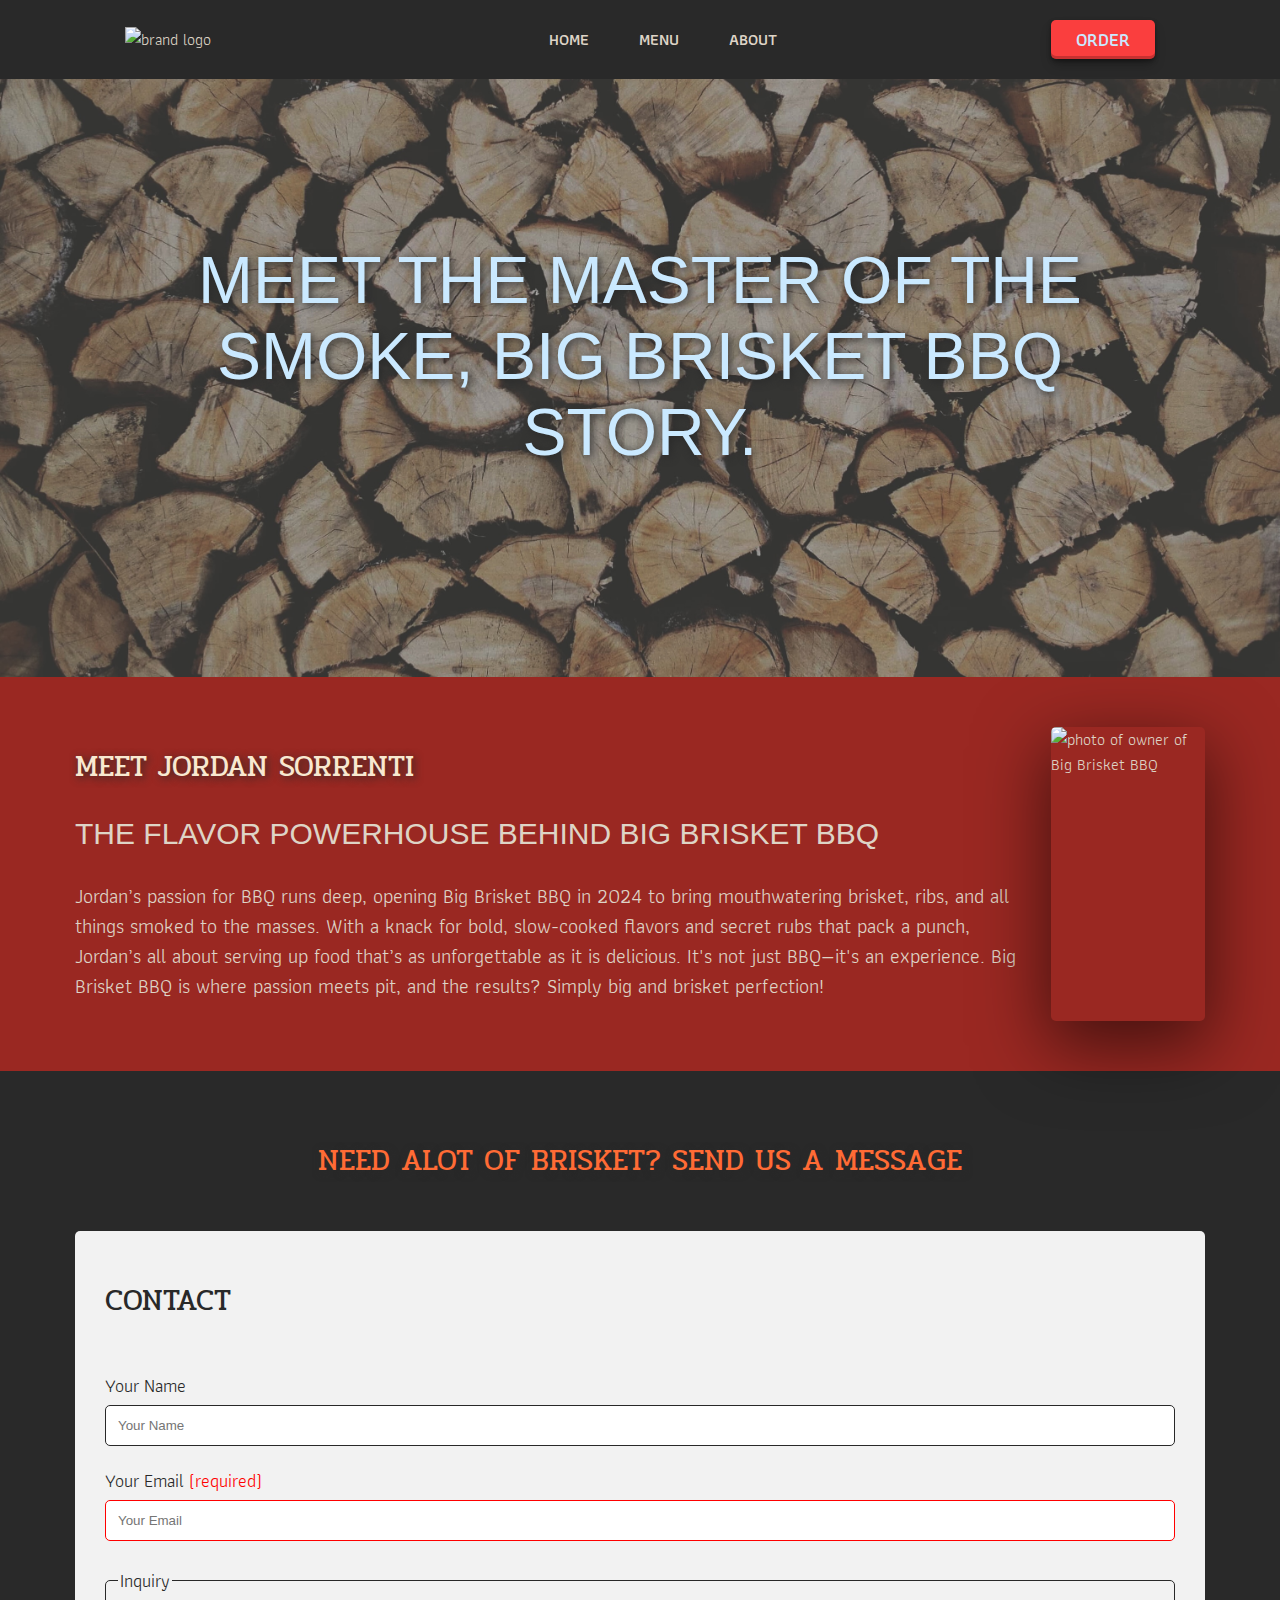
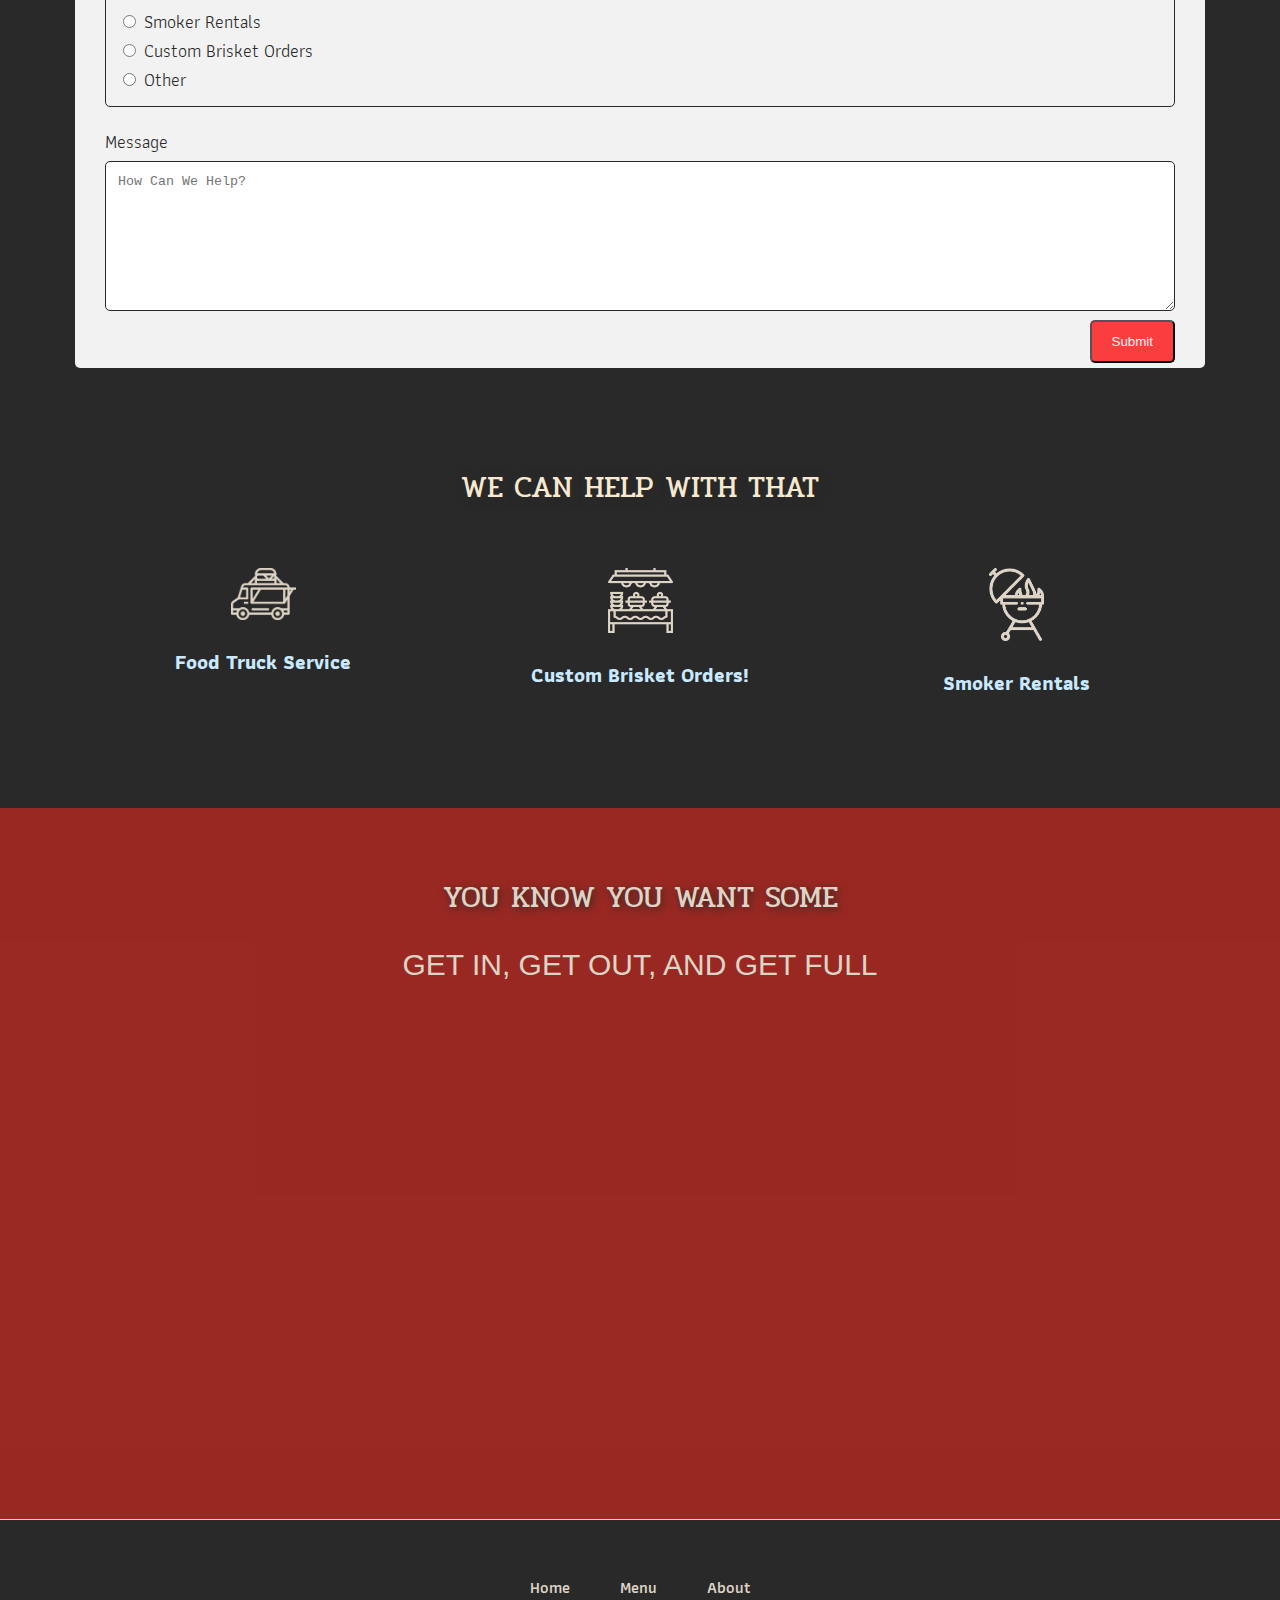
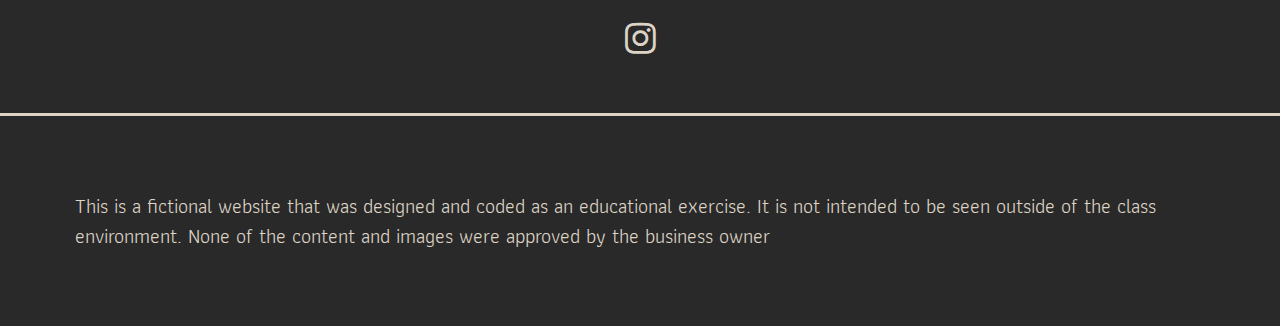
==== about.html @ ede2725b "removing invalid class from HTML" ====
<!DOCTYPE html>
<html lang="en">
  <head>
    <meta charset="UTF-8" />
    <meta name="viewport" content="width=device-width, initial-scale=1.0" />
    <title>Big Brisket BBQ</title>

    <!---Style Sheet -->

    <link rel="stylesheet" href="style.css" />

    <!---Google Fonts Pridi, Athiti, Smokum -->

    <link rel="preconnect" href="https://fonts.googleapis.com" />
    <link rel="preconnect" href="https://fonts.gstatic.com" crossorigin />
    <link
      href="https://fonts.googleapis.com/css2?family=Athiti:wght@400;600;700&family=Pridi:wght@400;600&family=Smokum&display=swap"
      rel="stylesheet"
    />

    <!---Nav Icon -->
    <link
      rel="stylesheet"
      href="https://cdnjs.cloudflare.com/ajax/libs/font-awesome/4.7.0/css/font-awesome.min.css"
    />
  </head>

  <body>
    <header>
      <img src="images/logo.png" width="150" alt="brand logo" />
      <a target="_blank" href="tel:250-714-5999" class="button">Order</a>
      <nav>
        <ul id="nav-items">
          <li><a href="index.html">Home</a></li>
          <li><a href="menu.html">Menu</a></li>
          <li><a href="about.html">About</a></li>
        </ul>
        <a class="toggle" onclick="showNav()"><i class="fa fa-bars"></i></a>
      </nav>
    </header>

    <main>
      <section class="about-hero">
        <div class="content-width">
          <h1>Meet the Master of the Smoke, Big Brisket BBQ Story.</h1>
        </div>
      </section>

      <section class="about-statement light-background">
        <div class="wrapper content-width">
          <div class="statement-info">
            <h2>Meet Jordan Sorrenti</h2>
            <h3>The flavor powerhouse behind Big Brisket BBQ</h3>
            <p>
              Jordan’s passion for BBQ runs deep, opening Big Brisket BBQ in
              2024 to bring mouthwatering brisket, ribs, and all things smoked
              to the masses. With a knack for bold, slow-cooked flavors and
              secret rubs that pack a punch, Jordan’s all about serving up food
              that’s as unforgettable as it is delicious. It's not just BBQ—it's
              an experience. Big Brisket BBQ is where passion meets pit, and the
              results? Simply big and brisket perfection!
            </p>
          </div>
          <img
            src="images/jordan.jpg"
            width="400"
            alt="photo of owner of Big Brisket BBQ"
          />
        </div>
      </section>

      <section class="about-email content-width">
        <h2>Need Alot of Brisket? Send Us a Message</h2>
        <div class="wrapper">
          <h2>Contact</h2>

          <form method="post" action="https://bigbrisketbarbecue.com/">
            <label for="name">Your Name</label>
            <input type="text" id="name" name="name" placeholder="Your Name" />

            <label for="email"
              >Your Email <span class="label-required">(required)</span></label
            >
            <input
              type="email"
              id="email"
              name="email"
              placeholder="Your Email"
              required
            />

            <fieldset>
              <legend>Inquiry</legend>
              <input
                type="radio"
                id="inquiry"
                name="rental"
                value="Smoker Rentals"
              />
              <label for="rental">Smoker Rentals</label><br />
              <input
                type="radio"
                id="catering"
                name="inquiry"
                value="Custom Order"
              />
              <label for="catering">Custom Brisket Orders</label><br />
              <input type="radio" id="other" name="inquiry" value="Other" />
              <label for="other">Other</label>
            </fieldset>

            <label for="message">Message</label>
            <textarea
              id="message"
              name="message"
              placeholder="How Can We Help?"
              style="height: 150px"
            ></textarea>

            <div class="wrapper-button">
              <input type="submit" value="Submit" />
            </div>
          </form>
        </div>
      </section>

      <section class="offers">
        <div class="content-width">
          <h2>We Can Help With That</h2>
          <ul>
            <li>
              <img
                src="Images/truck.png"
                width="65"
                alt="vector icon of a food truck"
              />
              <p>
                <b>Food Truck Service</b>
              </p>
            </li>
            <li>
              <img
                src="Images/meat.png"
                width="65"
                alt="vector icon of steak"
              />
              <p><b>Custom Brisket Orders!</b></p>
            </li>
            <li>
              <img src="Images/bbq.png" width="55" alt="vector icon of bbq" />
              <p>
                <b>Smoker Rentals</b>
              </p>
            </li>
          </ul>
        </div>
      </section>

      <section class="about-map light-background">
        <div class="wrapper content-width">
          <h2>You Know You Want Some</h2>
          <h3>Get in, get out, and get full</h3>
          <!---Google Maps Embed Frame -->
          <iframe
            src="https://www.google.com/maps/embed?pb=!1m18!1m12!1m3!1d2580.4556186247787!2d-124.99382592348657!3d49.70222357145895!2m3!1f0!2f0!3f0!3m2!1i1024!2i768!4f13.1!3m3!1m2!1s0x548813ee4db7cc37%3A0xddce0efbba6f9e5!2s801%20Dingwall%20Rd%2C%20Courtenay%2C%20BC%20V9N%203S4!5e0!3m2!1sen!2sca!4v1731526982653!5m2!1sen!2sca"
            width="600"
            height="450"
            style="border: 0"
            allowfullscreen=""
            loading="lazy"
            referrerpolicy="no-referrer-when-downgrade"
          ></iframe>
        </div>
      </section>
    </main>

    <footer>
      <div class="content-width">
        <ul>
          <li><a href="index.html">Home</a></li>
          <li><a href="menu.html">Menu</a></li>
          <li><a href="about.html">About</a></li>
        </ul>
        <a
          class="social"
          href="https://www.instagram.com/bigbrisketbarbecue/"
          target="_blank"
          ><i class="fa fa-instagram" style="font-size: 36px"></i
        ></a>
      </div>
      <div class="border">
        <div class="content-width">
          <p>
            This is a fictional website that was designed and coded as an
            educational exercise. It is not intended to be seen outside of the
            class environment. None of the content and images were approved by
            the business owner
          </p>
        </div>
      </div>
    </footer>

    <!---JS ICON -->
    <script>
      function showNav() {
        var element = document.getElementById("nav-items");
        element.classList.toggle("show-items");
      }
    </script>
  </body>
</html>
---- style.css ----
/* ----- GLOBAL STYLES ----- */
* {
  box-sizing: border-box;
}

html {
  font-size: 62.5%;
}

body {
  font-size: 1.6rem;
  margin: 0;
  font-family: "Athiti", sans-serif;
  color: #ded4c6;
  background-color: #292929;
}

ul {
  margin: auto;
  padding: 0;
}

/* ----- TYPOGRAPHY ----- */

h1 {
  font: 400 4rem "Smokum", sans-serif;
  text-transform: uppercase;
  text-align: center;
  color: #cae9ff;
  text-shadow: 2px 2px 8px #292929;
  margin-top: 0;
}

h2 {
  font: 400 3rem/4rem "Pridi", sans-serif;
  text-transform: uppercase;
  color: #ff6b35;
  text-shadow: 2px 2px 8px #292929;
  margin: 20px 0;
}

h3 {
  font: 400 3rem "Smokum", sans-serif;
  text-transform: uppercase;
}

h4 {
  font: 600 3rem "Pridi", sans-serif;
  text-transform: uppercase;
  margin-top: 0;
}

p {
  font-size: 2rem;
  line-height: 3rem;
}

a {
  color: #ded4c6;
  text-decoration: none;
  font-weight: 600;
  display: block;
  padding: 5px 25px;
}

li {
  list-style-type: none;
}

/* ----- UTILITY ------ */

.content-width {
  max-width: 334px;
  margin: auto;
  height: 100%;
  padding: 50px 0;
}

.light-background {
  background-color: #bf2921c2;
}

a.button {
  font: 600 1.8rem "Athiti", sans-serif;
  color: #cae9ff;
  background-color: #fa3e3e;
  text-transform: uppercase;
  border-radius: 5px;
  display: inline-block;
  text-decoration: none;
  margin: 20px 0;
  cursor: pointer;
  box-shadow: rgba(0, 0, 0, 0.4) 0px 2px 4px,
    rgba(0, 0, 0, 0.3) 0px 7px 13px -3px, rgba(0, 0, 0, 0.2) 0px -3px 0px inset;
}

/* || SiteWide || */

/* ------ Header ------ */

header {
  display: flex;
  justify-content: center;
  align-items: center;
}

nav ul {
  text-transform: uppercase;
  margin: 0;
  padding: 0;
  display: none;
}

nav ul li {
  padding: 8px 0;
}

a.toggle {
  padding: 0;
}

header a.button {
  display: none;
}

nav .toggle {
  position: absolute;
  justify-self: flex-end;
  align-self: flex-end;
  cursor: pointer;
  top: 40px;
  right: 20px;
}

.show-items {
  display: flex;
  flex-direction: column;
  align-items: flex-end;
  margin-right: 35px;
}

header img {
  margin: 5px 0;
}

/* ----- Footer ----- */

footer {
  border-top: 1px solid #ded4c6;
}

footer ul {
  display: block;
  text-align: center;
}

footer a.social {
  text-align: center;
  margin-top: 10px;
}

footer .border {
  font-size: 1.4rem;
  text-align: left;
  padding: 5px 20px;
  border-top: 3px solid #ded4c6;
}

/* ------- Offers Icons ------ */

.offers {
  text-align: center;
  color: #cae9ff;
}

.offers h2 {
  margin-top: 0;
  color: #f8e8d0;
}

.offers li {
  margin: 20px 20px;
  padding: 20px 0;
}

/* || Homepage || */

/* ---- Hero ---- */

.home-hero {
  height: 75vh;
}

video {
  width: 100%;
  height: 100%;
  object-fit: cover;
  position: absolute;
  left: 0;
  top: 0;
  z-index: -1;
}

.home-hero h1 {
  margin: 20vh 0;
}

/* ---- Home Action ---- */

.home-action {
  clear: auto;
  text-align: right;
}

/* ---- Home Bio -----*/

.home-bio img {
  box-shadow: rgba(0, 0, 0, 0.56) 0px 22px 70px 4px;
  width: 100%;
  border-radius: 5px;
  margin: 10px 0;
}

.home-bio h2 {
  color: #ded4c6;
}

/*---- Home Testimonials ---- */

.home-testimonials {
  background-image: url(images/woodgrain.jpg);
  background-size: cover;
  text-align: center;
}

.home-testimonials h4 {
  color: #cae9ff;
  text-shadow: 2px 2px 8px #ff0000;
}

.home-testimonials li {
  box-shadow: rgba(0, 0, 0, 0.09) 0px 2px 1px, rgba(0, 0, 0, 0.09) 0px 4px 2px,
    rgba(0, 0, 0, 0.09) 0px 8px 4px, rgba(0, 0, 0, 0.09) 0px 16px 8px,
    rgba(0, 0, 0, 0.09) 0px 32px 16px;
  color: #f8e8d0;
  background-color: #292828a2;
  border-radius: 5px;
  width: 100%;
  margin-top: 20px;
  padding: 20px;
}
/* ---- Home Contact ---- */

.home-contact {
  text-align: center;
  color: #f8e8d0;
}

iframe {
  width: 100%;
}

.op-hours,
.op-info {
  background-color: #fa3e3e;
  box-shadow: rgba(0, 0, 0, 0.4) 0px 2px 4px,
    rgba(0, 0, 0, 0.3) 0px 7px 13px -3px, rgba(0, 0, 0, 0.2) 0px -3px 0px inset;
  margin-top: 7%;
  border-radius: 5px;
  padding: 20px 50px;
  width: 100%;
}

/* || Menu || */

/* ---- Menu Hero ---- */

.menu-hero {
  background-image: url(Images/abouthero.jpg);
  background-size: cover;
  background-position: center;
}

/* ---- Menu Items ---- */

table {
  width: 100%;
  border-collapse: collapse;
  margin: 20px 0;
  text-align: left;
}

thead {
  text-align: center;
  text-transform: uppercase;
  background-color: #ded4c6;
  color: #292929;
}

th,
td {
  font: 400 2rem "Pridi", sans-serif;
  padding: 20px 15px;
  border-bottom: 2px solid #fa3e3e;
}

a.button.email {
  display: none;
}

/* || About || */

/* ---- About Hero ---- */

.about-hero {
  background-image: url(Images/woodpile.jpg);
  background-size: cover;
  background-position: center;
}

/* ---- About Statement ---- */

.about-statement h2 {
  color: #f8e8d0;
}

.about-statement img {
  box-shadow: rgba(0, 0, 0, 0.56) 0px 22px 70px 4px;
  width: 100%;
  border-radius: 5px;
}

/* ----- About Email ----*/

.about-email h2 {
  text-align: center;
  margin-bottom: 50px;
}

label,
fieldset {
  color: #292929;
  font-size: 1.8rem;
}

.about-email .wrapper {
  border-radius: 5px;
  background-color: #f2f2f2;
  max-width: 100%;
  margin: 0 auto;
  padding: 30px;
  position: relative;
}

.about-email .wrapper h2 {
  color: #292929;
  text-shadow: none;
  text-align: left;
}

input[type="text"],
select,
textarea,
fieldset {
  width: 100%;
  padding: 12px;
  border: 1px solid #292929;
  border-radius: 5px;
  margin: 5px 0 20px 0;
}

input[type="email"] {
  width: 100%;
  padding: 12px;
  border: 1px solid #292929;
  border-radius: 5px;
  margin: 5px 0 20px 0;
}

.label-required {
  color: red;
}

input:required {
  border: 1px solid red;
}

input[type="submit"] {
  background-color: #fa3e3e;
  color: #f2f2f2;
  padding: 12px 20px;
  border-radius: 5px;
  cursor: pointer;
  position: absolute;
  bottom: 5px;
  right: 30px;
}

input[type="submit"]:hover {
  background-color: #cae9ff;
  color: #292929;
}

/* ---- About Map ---- */

.about-map h2 {
  color: #ded4c6;
}

iframe {
  width: 100%;
}

/*---------------- DeskTop Device -----------------------*/

@media only screen and (min-width: 1200px) {
  h1 {
    font-size: 6.6rem;
    font-weight: 400;
    padding-left: 0;
    padding-right: 0;
    width: 50%;
  }

  .content-width {
    max-width: 1130px;
    height: 100%;
  }

  a.button:hover {
    background-color: #cae9ff;
    color: #fa3e3e;
  }

  /* || SITE-WIDE || */

  /* LRG Header */

  header {
    display: flex;
    justify-content: space-around;
  }

  nav .toggle {
    display: none;
  }

  header a.button {
    display: inline-block;
    order: 1;
  }

  nav ul {
    display: flex;
  }

  nav ul li:hover {
    border-bottom: 1px solid #ded4c6;
  }

  /* LRG Footer */

  footer ul {
    display: flex;
    justify-content: center;
  }

  footer a:hover {
    color: #fa3e3e;
  }

  /* LRG Offers Icon */

  .offers {
    text-align: center;
  }

  .offers ul {
    display: flex;
    justify-content: space-around;
  }

  .offers li {
    width: calc(33.33% - 20px);
  }

  /* || HOMEPAGE || */

  /* LRG Hero */

  .home-hero {
    width: 100%;
  }

  .home-hero h1 {
    margin: 0;
    padding: 10% 100px;
    width: 100%;
  }

  /* LRG ACTION */

  .home-action {
    text-align: center;
  }
  .home-action p {
    margin: auto 50px;
  }

  /* LRG Bio */

  .home-bio .wrapper {
    display: flex;
    text-align: left;
  }

  .bio-info {
    align-self: center;
    margin-right: 15px;
  }

  .home-bio img {
    width: 50%;
  }

  /* LRG Testimonials */

  .customer-reviews {
    display: flex;
    flex-flow: wrap;
    justify-content: space-around;
  }

  .customer-reviews li {
    width: 30%;
  }

  /* LRG Contact */

  .home-contact {
    padding: 50px 0;
  }

  .contact-map {
    display: flex;
    justify-content: space-around;
    align-items: center;
  }

  iframe {
    width: 50%;
  }

  /* || Menu || */

  /* LRG Menu Hero */

  .menu-hero {
    width: 100%;
  }

  .menu-hero h1 {
    padding: 10% 100px;
    width: 100%;
  }

  a.button.cell {
    display: none;
  }

  a.button.email {
    display: inline-block;
  }

  /* LRG Menu Items */

  .menu-items {
    text-align: center;
  }

  .menu-footer {
    display: flex;
    justify-content: space-between;
  }

  /* || About || */

  /* LRG About-Hero */

  .about-hero {
    width: 100%;
  }

  .about-hero h1 {
    padding: 10% 100px;
    width: 100%;
  }

  /* LRG About-Statement */

  .about-statement .wrapper {
    display: flex;
    text-align: left;
  }

  .statement-info {
    align-self: center;
    margin-right: 15px;
  }

  .about-statement img {
    width: 50%;
  }

  /* LRG About Map */

  .about-map {
    text-align: center;
  }

  .about-map iframe {
    width: 100%;
  }
}
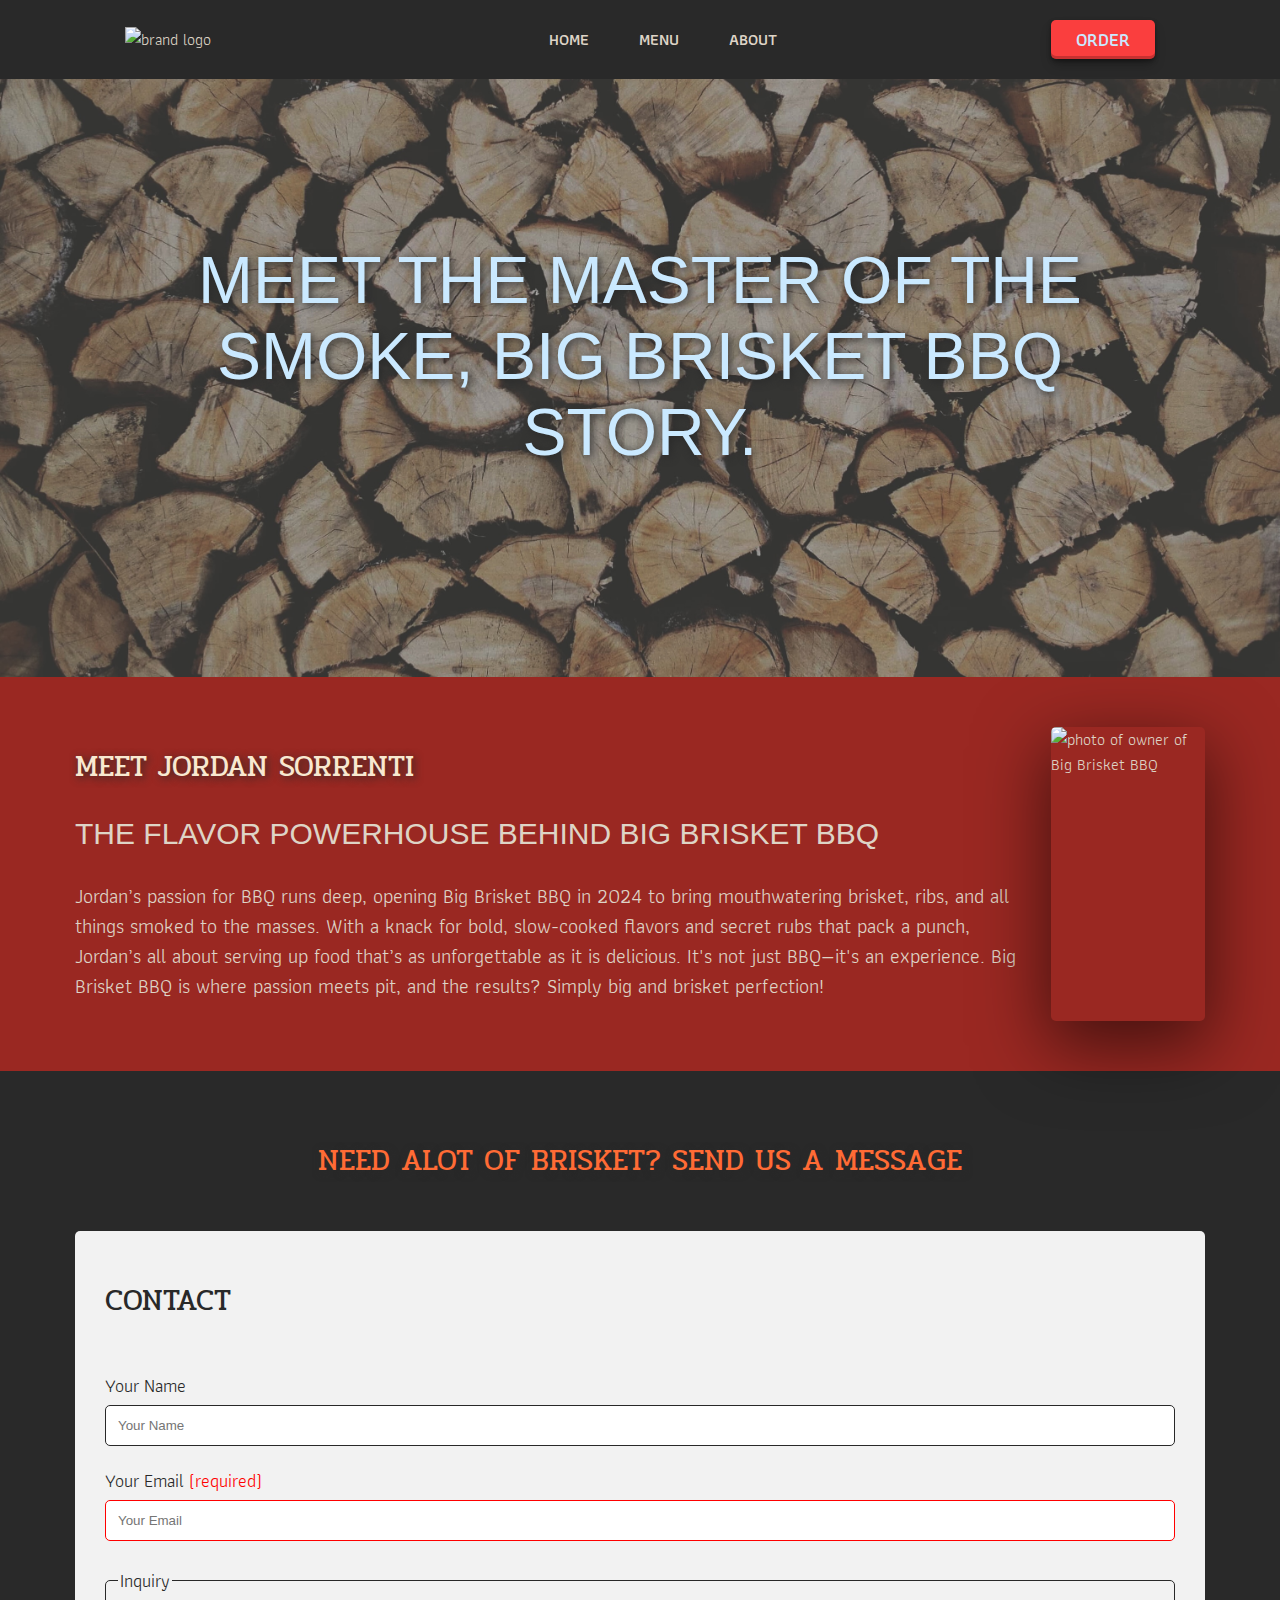
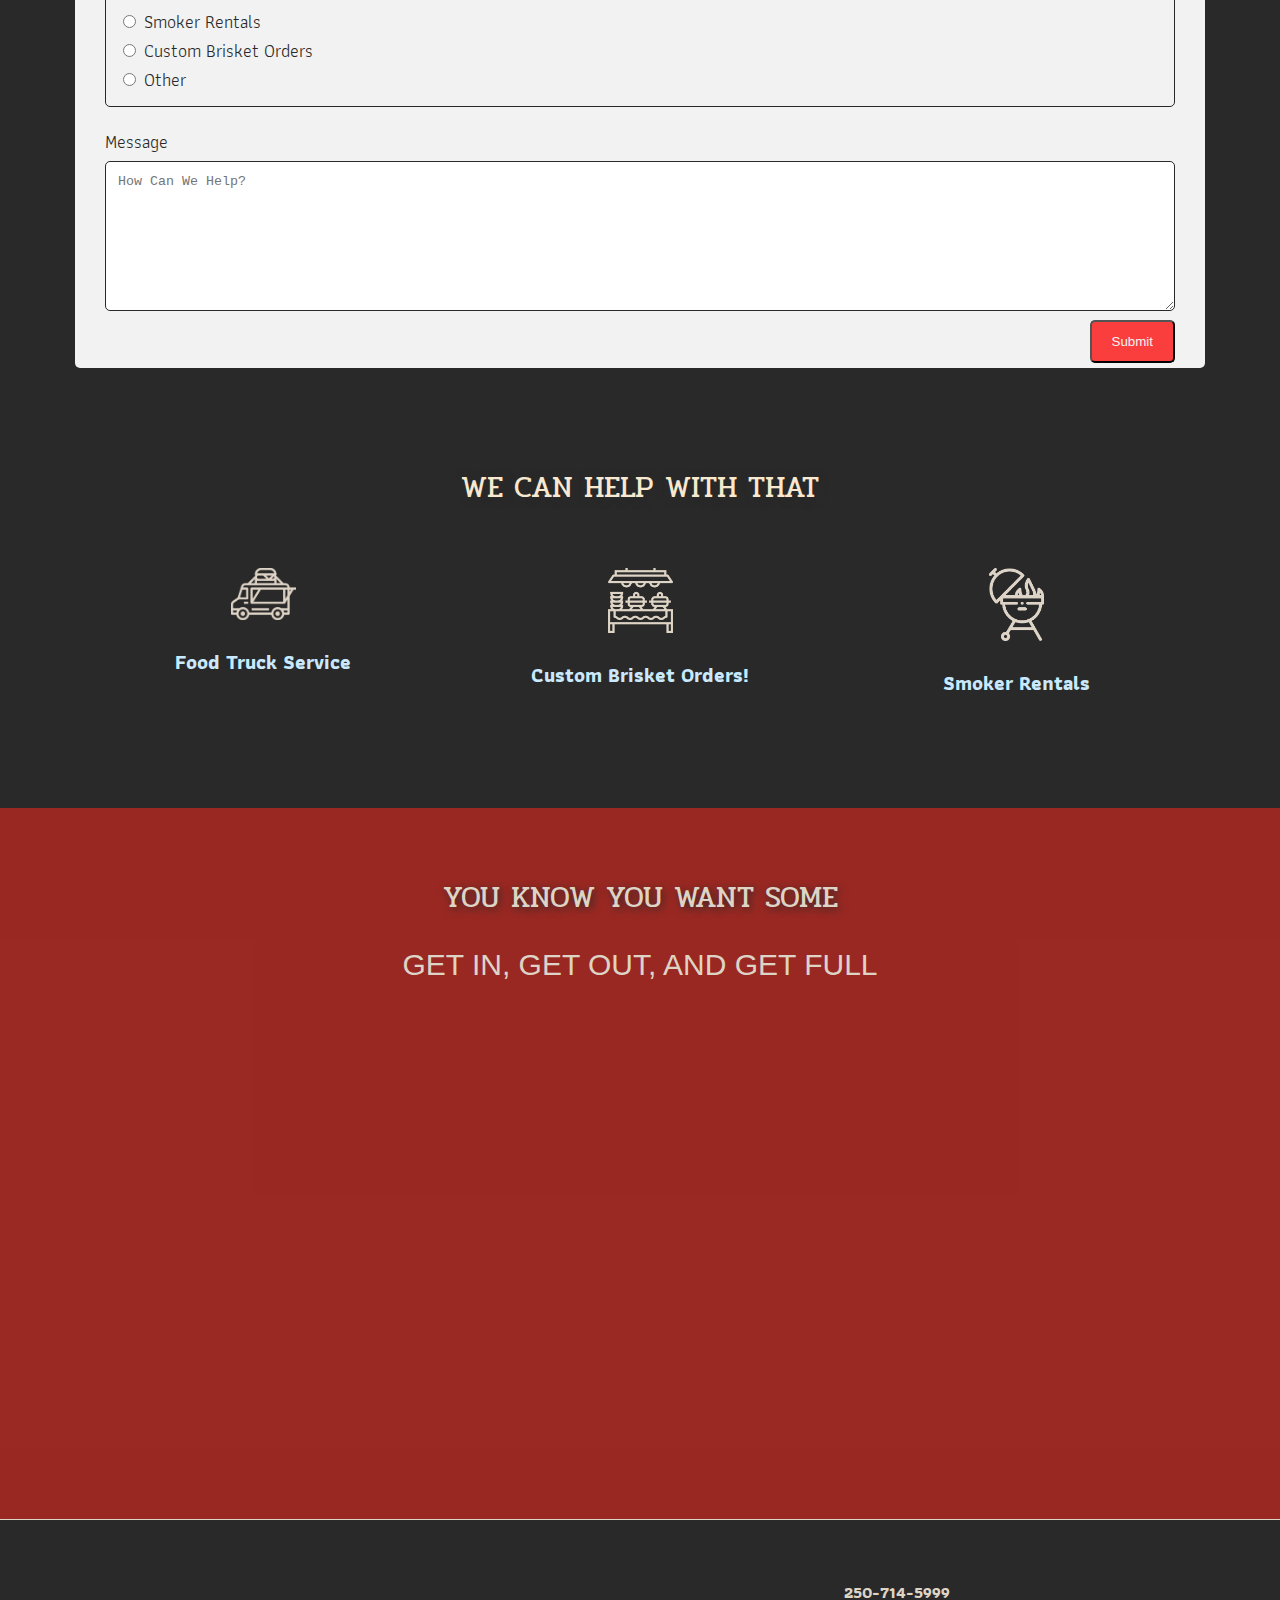
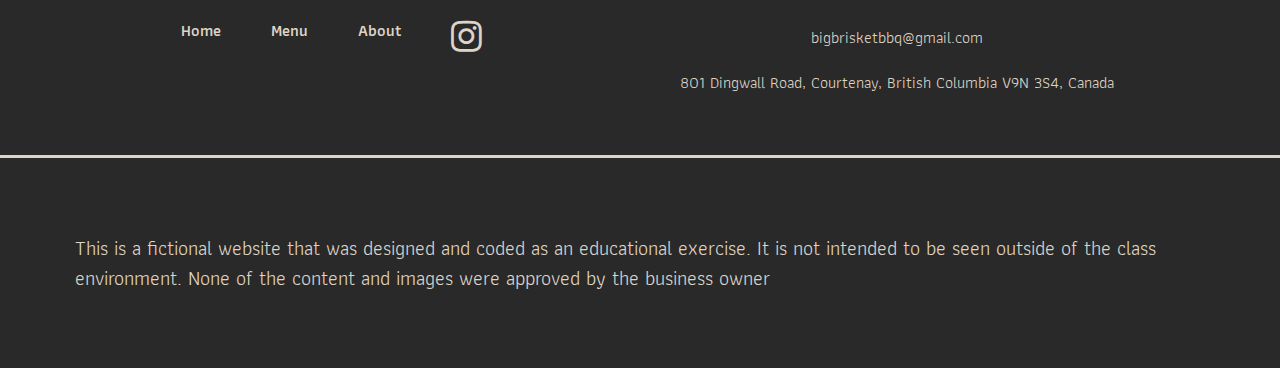
==== commit 7fed5321: "add content to footer in all HTML pages" ====
--- a/about.html
+++ b/about.html
@@ -28,7 +28,9 @@
   <body>
     <header>
       <img src="images/logo.png" width="150" alt="brand logo" />
-      <a target="_blank" href="tel:250-714-5999" class="button">Order</a>
+      <address>
+        <a class="button email" href="mailto:bigbrisketbbq@gmail.com">Order</a>
+      </address>
       <nav>
         <ul id="nav-items">
           <li><a href="index.html">Home</a></li>
@@ -124,6 +126,7 @@
         </div>
       </section>
 
+      <!--- Icons Courtesy of Vecteezy.com --->
       <section class="offers">
         <div class="content-width">
           <h2>We Can Help With That</h2>
@@ -175,18 +178,27 @@
     </main>
 
     <footer>
-      <div class="content-width">
-        <ul>
+      <div class="wrapper content-width">
+        <ul class="nav">
           <li><a href="index.html">Home</a></li>
           <li><a href="menu.html">Menu</a></li>
           <li><a href="about.html">About</a></li>
+          <li>
+            <a
+              class="social"
+              href="https://www.instagram.com/bigbrisketbarbecue/"
+              target="_blank"
+              ><i class="fa fa-instagram" style="font-size: 36px"></i
+            ></a>
+          </li>
         </ul>
-        <a
-          class="social"
-          href="https://www.instagram.com/bigbrisketbarbecue/"
-          target="_blank"
-          ><i class="fa fa-instagram" style="font-size: 36px"></i
-        ></a>
+        <ul class="contact">
+          <li><b>250-714-5999</b></li>
+          <li>bigbrisketbbq@gmail.com</li>
+          <li>
+            801 Dingwall Road, Courtenay, British Columbia V9N 3S4, Canada
+          </li>
+        </ul>
       </div>
       <div class="border">
         <div class="content-width">
--- a/style.css
+++ b/style.css
@@ -154,6 +154,10 @@
   text-align: center;
 }
 
+footer .contact li {
+  padding: 10px;
+}
+
 footer a.social {
   text-align: center;
   margin-top: 10px;
@@ -445,7 +449,7 @@
     display: none;
   }
 
-  header a.button {
+  header address {
     display: inline-block;
     order: 1;
   }
@@ -460,13 +464,26 @@
 
   /* LRG Footer */
 
-  footer ul {
-    display: flex;
+  footer .wrapper {
+    display: flex;
+  }
+
+  footer .nav {
+    display: flex;
+    flex-direction: row;
     justify-content: center;
+  }
+
+  footer .contact li {
+    padding: 10px;
   }
 
   footer a:hover {
     color: #fa3e3e;
+  }
+
+  footer a.social {
+    margin-top: 0;
   }
 
   /* LRG Offers Icon */
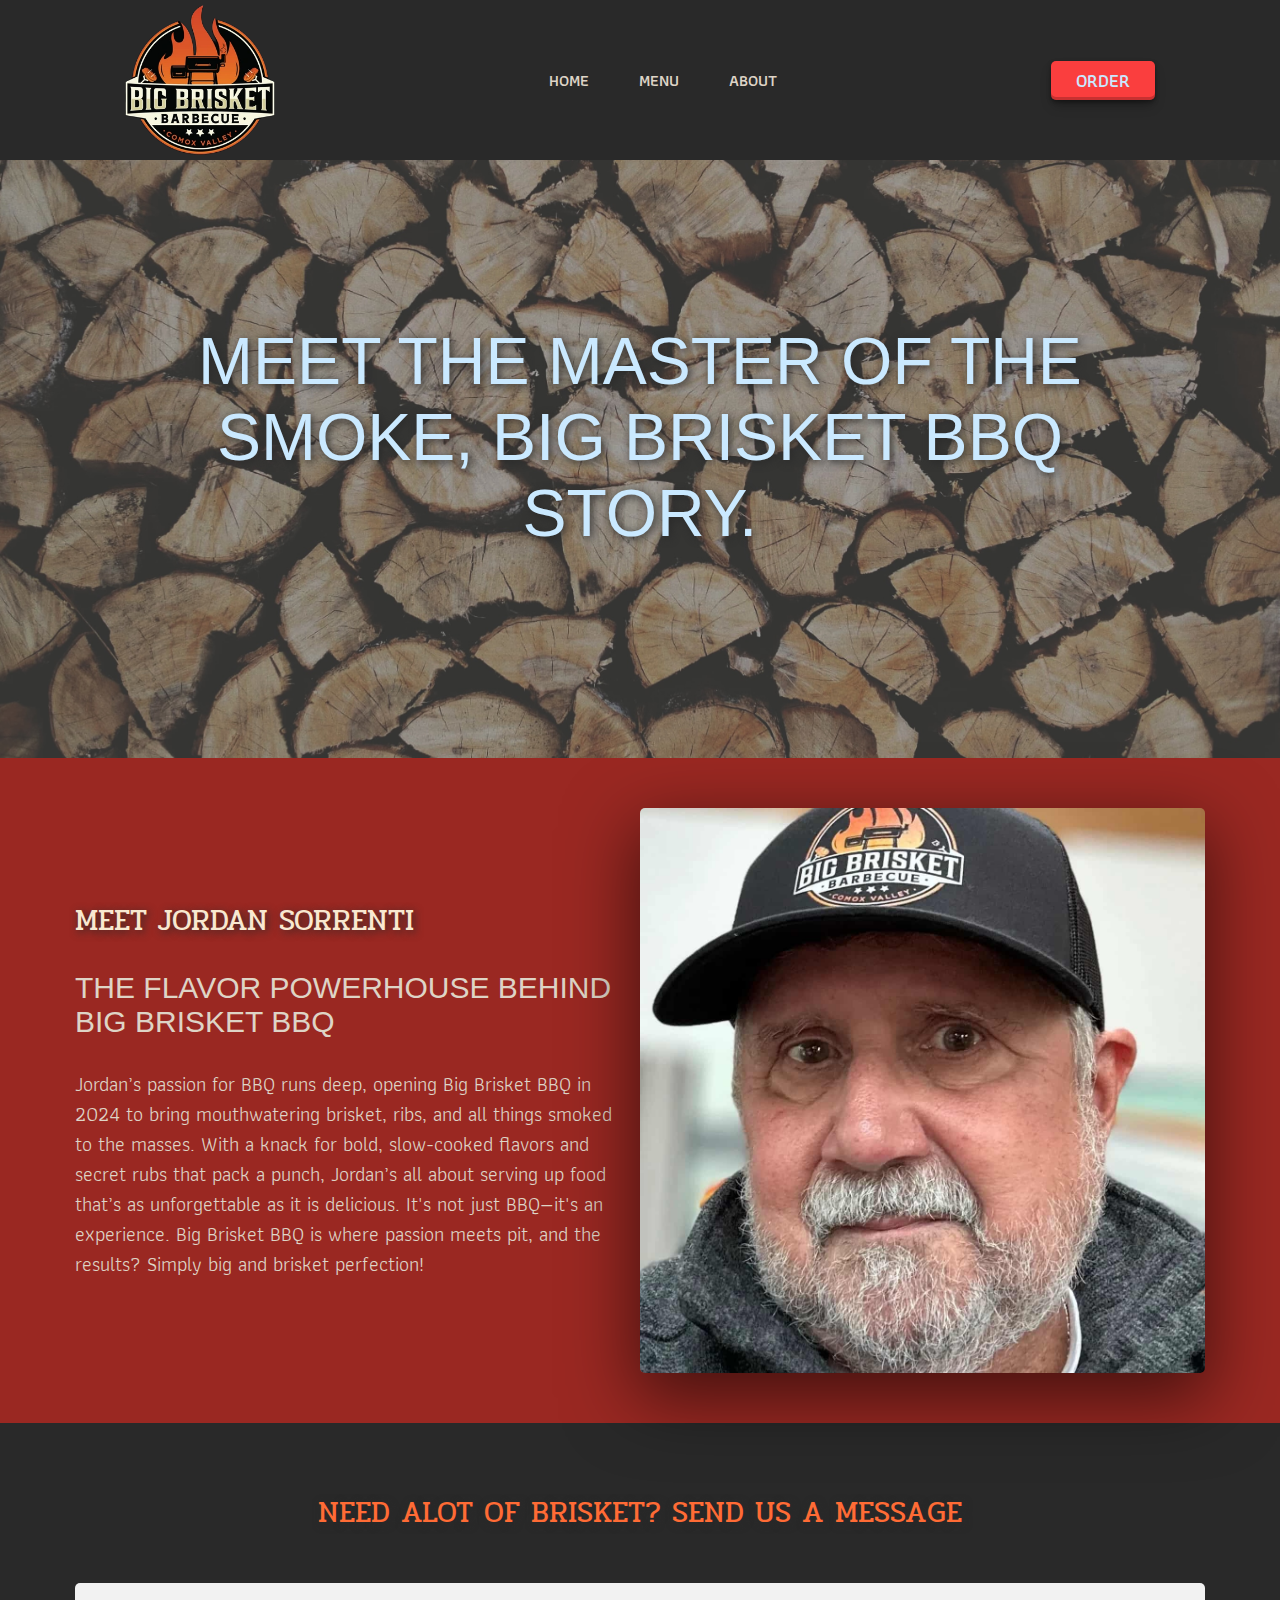
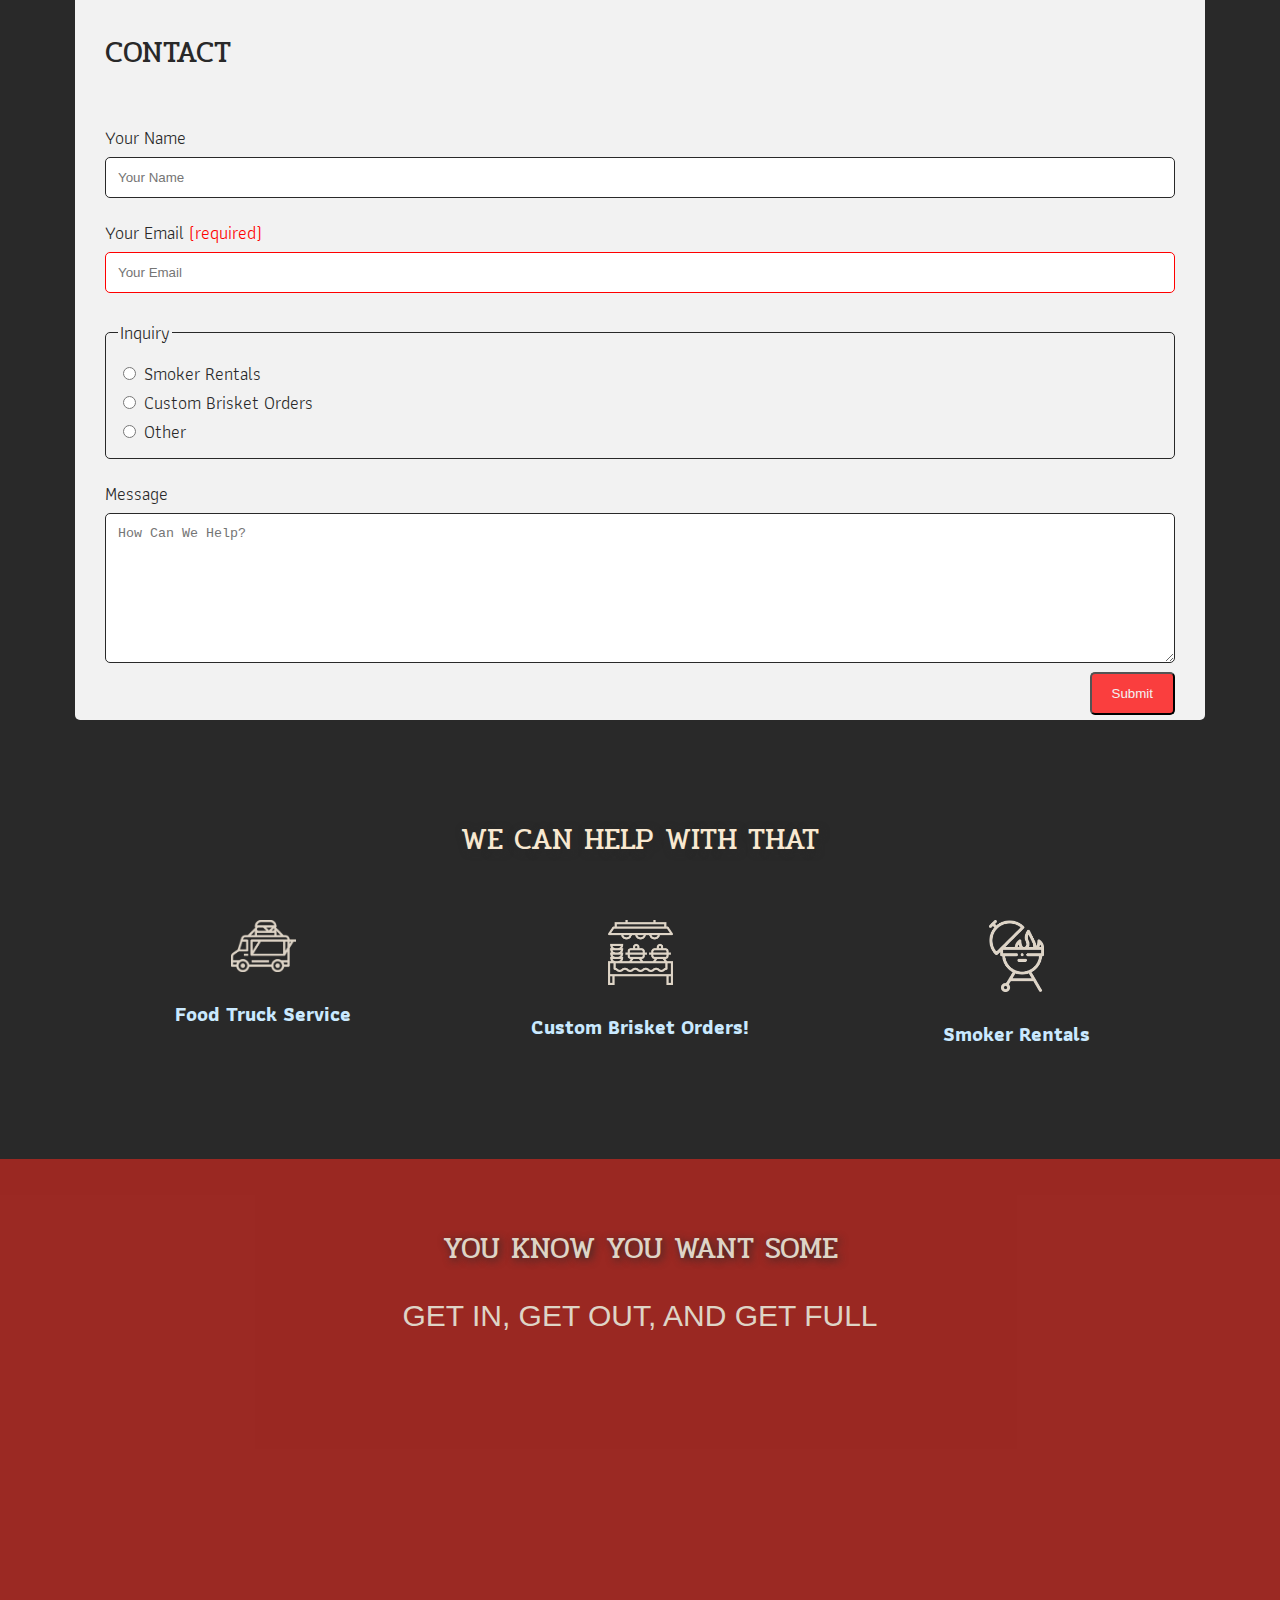
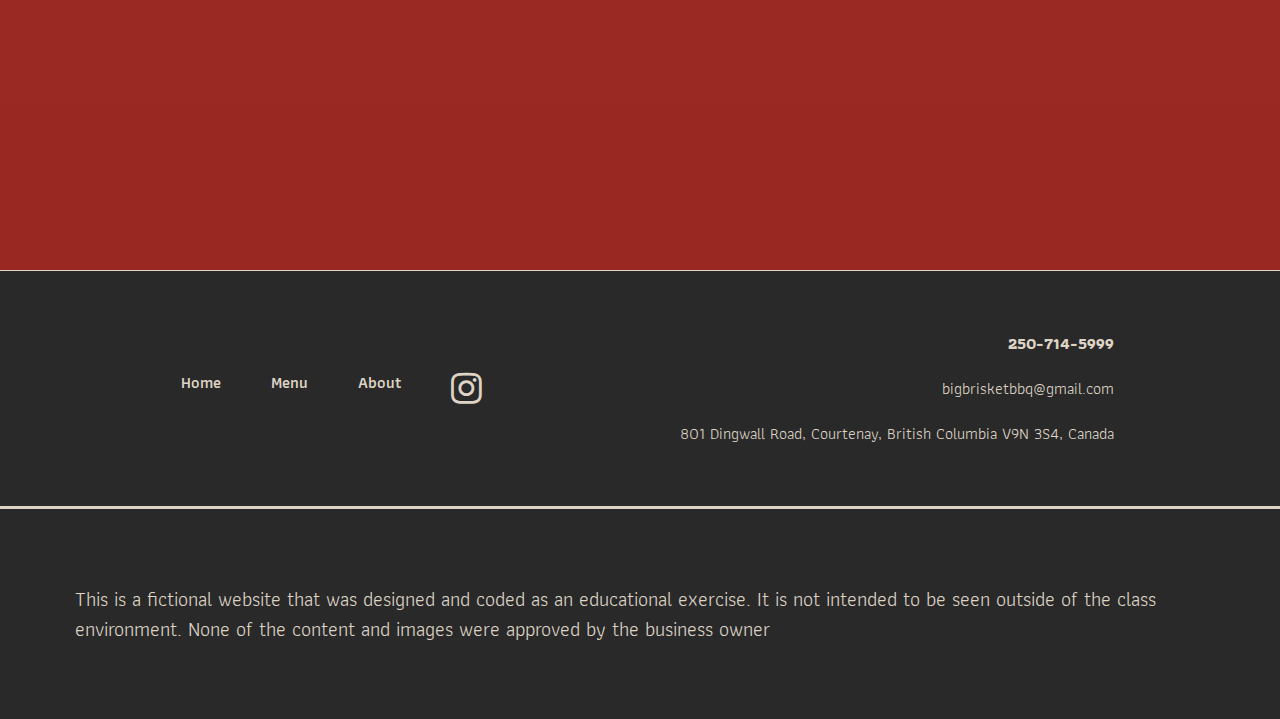
==== commit faf3dc69: "fix errors based on URL page" ====
--- a/about.html
+++ b/about.html
@@ -27,7 +27,7 @@
 
   <body>
     <header>
-      <img src="images/logo.png" width="150" alt="brand logo" />
+      <img src="Images/logo.png" width="150" alt="brand logo" />
       <address>
         <a class="button email" href="mailto:bigbrisketbbq@gmail.com">Order</a>
       </address>
@@ -64,7 +64,7 @@
             </p>
           </div>
           <img
-            src="images/jordan.jpg"
+            src="Images/jordan.jpg"
             width="400"
             alt="photo of owner of Big Brisket BBQ"
           />
--- a/style.css
+++ b/style.css
@@ -156,6 +156,7 @@
 
 footer .contact li {
   padding: 10px;
+  text-align: right;
 }
 
 footer a.social {
@@ -232,7 +233,7 @@
 /*---- Home Testimonials ---- */
 
 .home-testimonials {
-  background-image: url(images/woodgrain.jpg);
+  background-image: url(Images/woodgrain.jpg);
   background-size: cover;
   text-align: center;
 }
@@ -264,15 +265,13 @@
   width: 100%;
 }
 
-.op-hours,
-.op-info {
-  background-color: #fa3e3e;
-  box-shadow: rgba(0, 0, 0, 0.4) 0px 2px 4px,
-    rgba(0, 0, 0, 0.3) 0px 7px 13px -3px, rgba(0, 0, 0, 0.2) 0px -3px 0px inset;
-  margin-top: 7%;
-  border-radius: 5px;
-  padding: 20px 50px;
-  width: 100%;
+.contact-info h3 {
+  border-bottom: 1px solid #fa3e3e;
+}
+
+.contact-info a:hover {
+  color: #fa3e3e;
+  text-decoration: underline;
 }
 
 /* || Menu || */
@@ -280,7 +279,7 @@
 /* ---- Menu Hero ---- */
 
 .menu-hero {
-  background-image: url(Images/abouthero.jpg);
+  background-image: url(Images/papertexture.jpg);
   background-size: cover;
   background-position: center;
 }
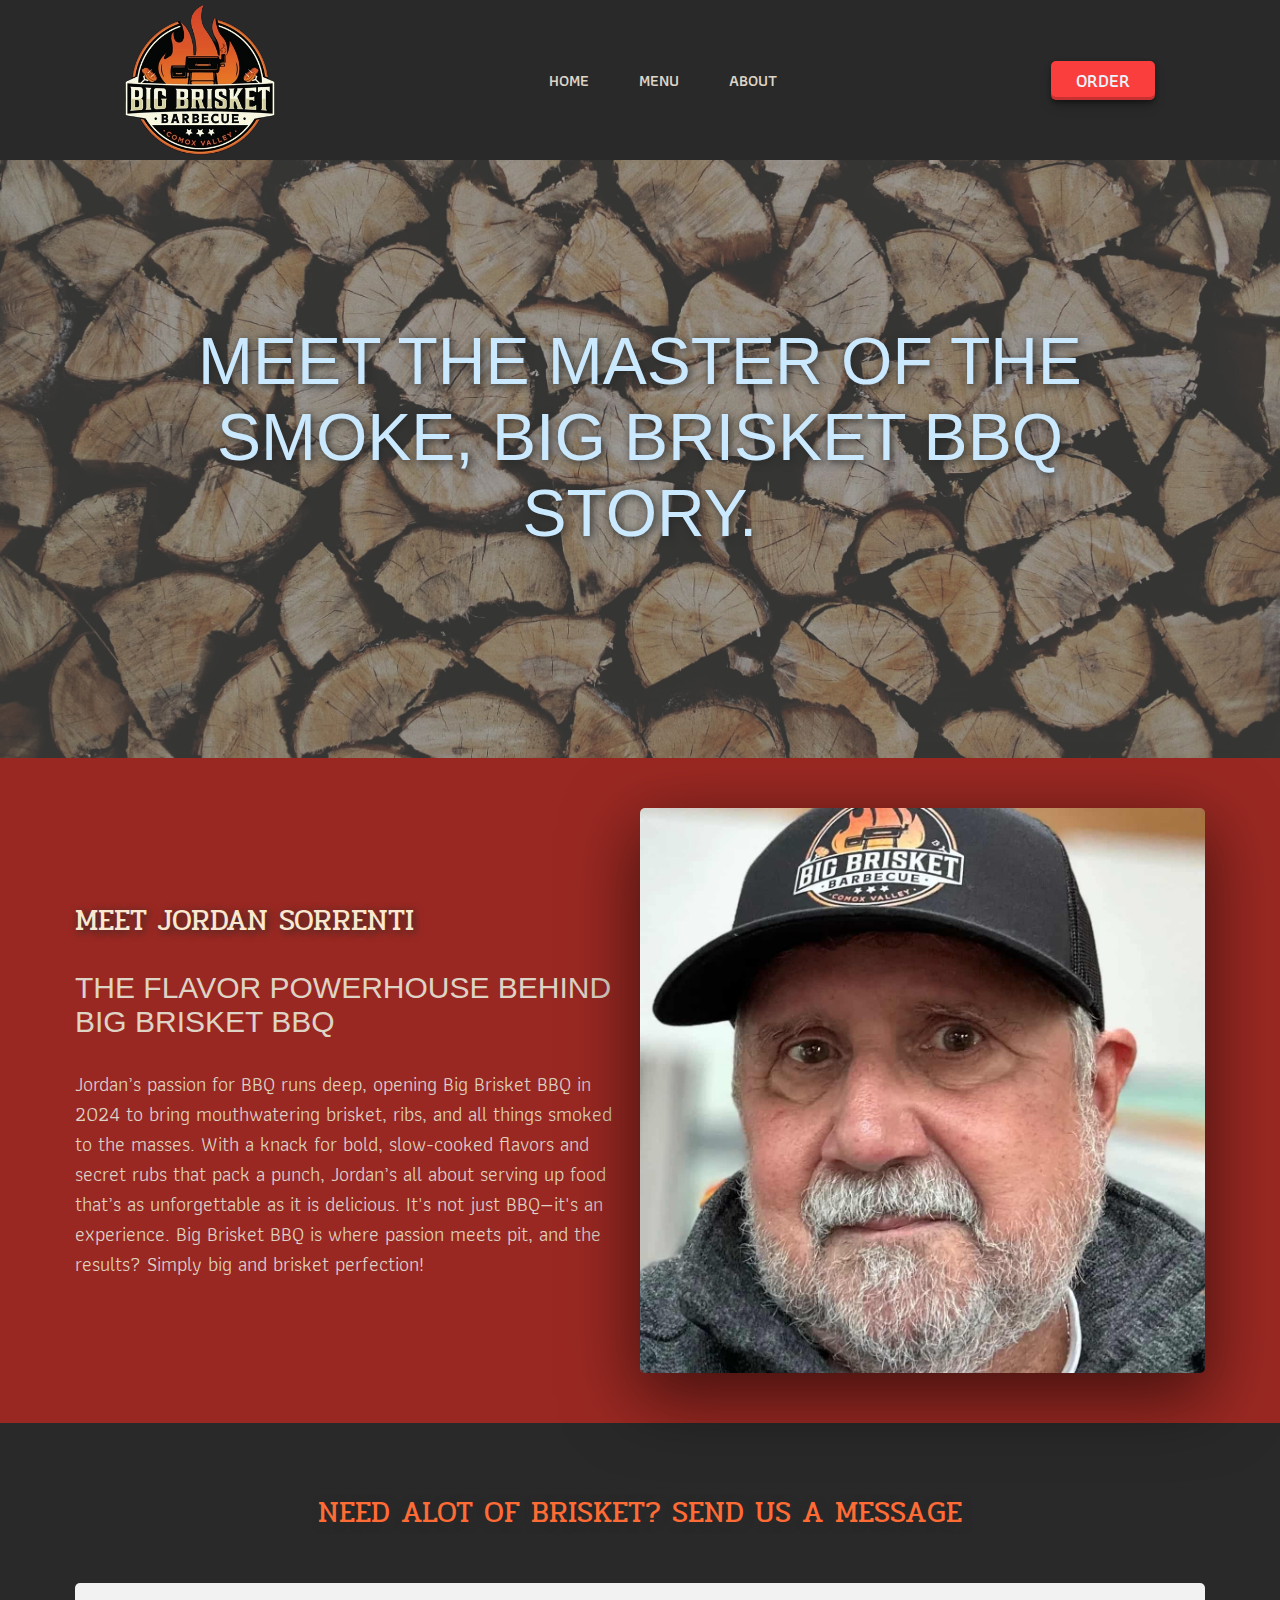
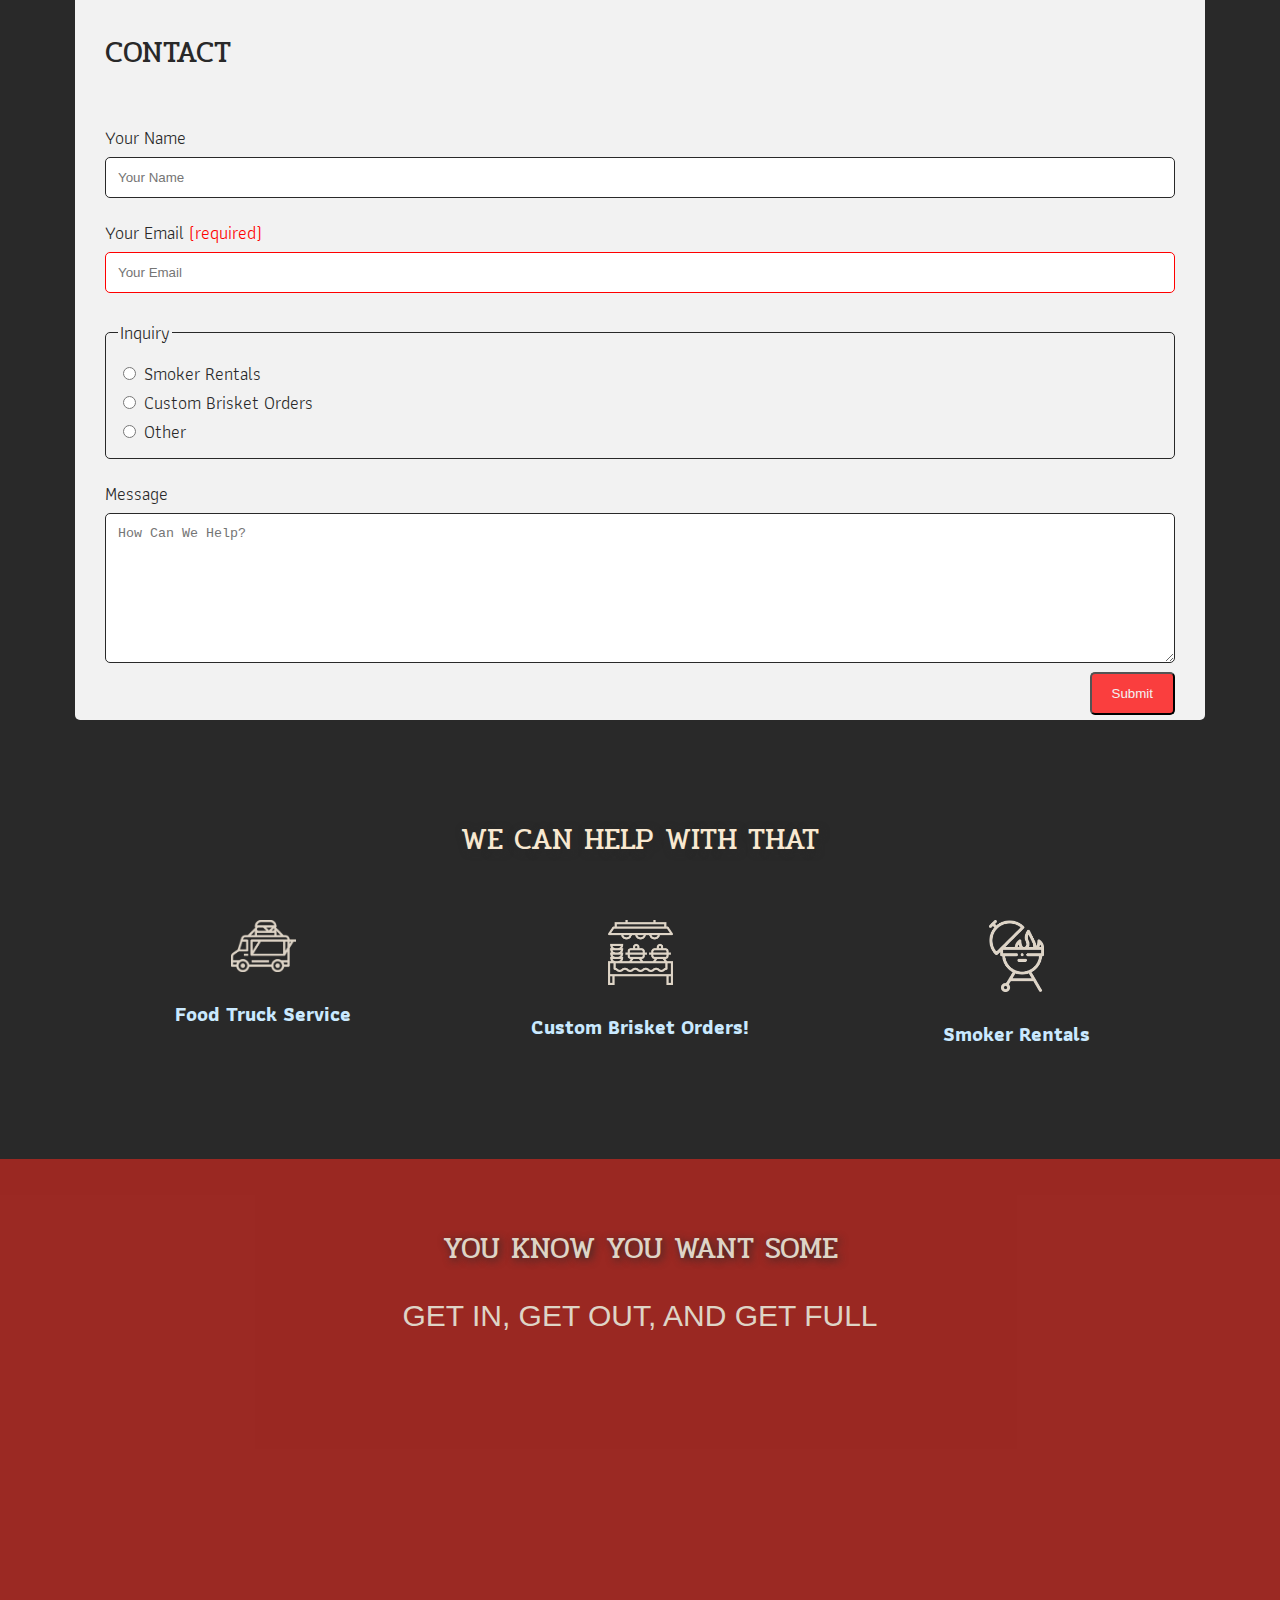
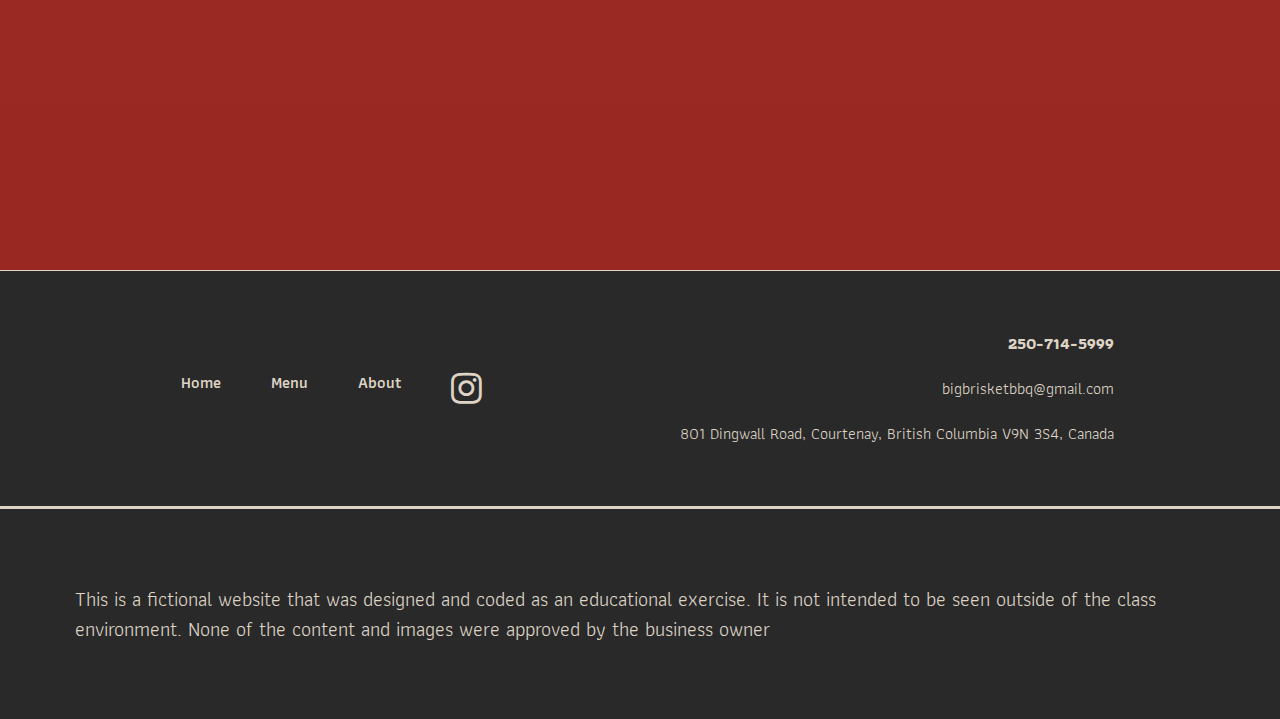
==== commit ef610c46: "Fix Errors from LightHouse Report" ====
--- a/about.html
+++ b/about.html
@@ -172,6 +172,7 @@
             allowfullscreen=""
             loading="lazy"
             referrerpolicy="no-referrer-when-downgrade"
+            title="Google Map Location"
           ></iframe>
         </div>
       </section>
@@ -188,6 +189,7 @@
               class="social"
               href="https://www.instagram.com/bigbrisketbarbecue/"
               target="_blank"
+              aria-lebel="Instagram Page"
               ><i class="fa fa-instagram" style="font-size: 36px"></i
             ></a>
           </li>
--- a/style.css
+++ b/style.css
@@ -82,7 +82,7 @@
 
 a.button {
   font: 600 1.8rem "Athiti", sans-serif;
-  color: #cae9ff;
+  color: #ebf3f9;
   background-color: #fa3e3e;
   text-transform: uppercase;
   border-radius: 5px;
@@ -193,12 +193,12 @@
 /* ---- Hero ---- */
 
 .home-hero {
-  height: 75vh;
+  margin-bottom: 10%;
 }
 
 video {
   width: 100%;
-  height: 100%;
+  height: 100vh;
   object-fit: cover;
   position: absolute;
   left: 0;
@@ -213,7 +213,6 @@
 /* ---- Home Action ---- */
 
 .home-action {
-  clear: auto;
   text-align: right;
 }
 
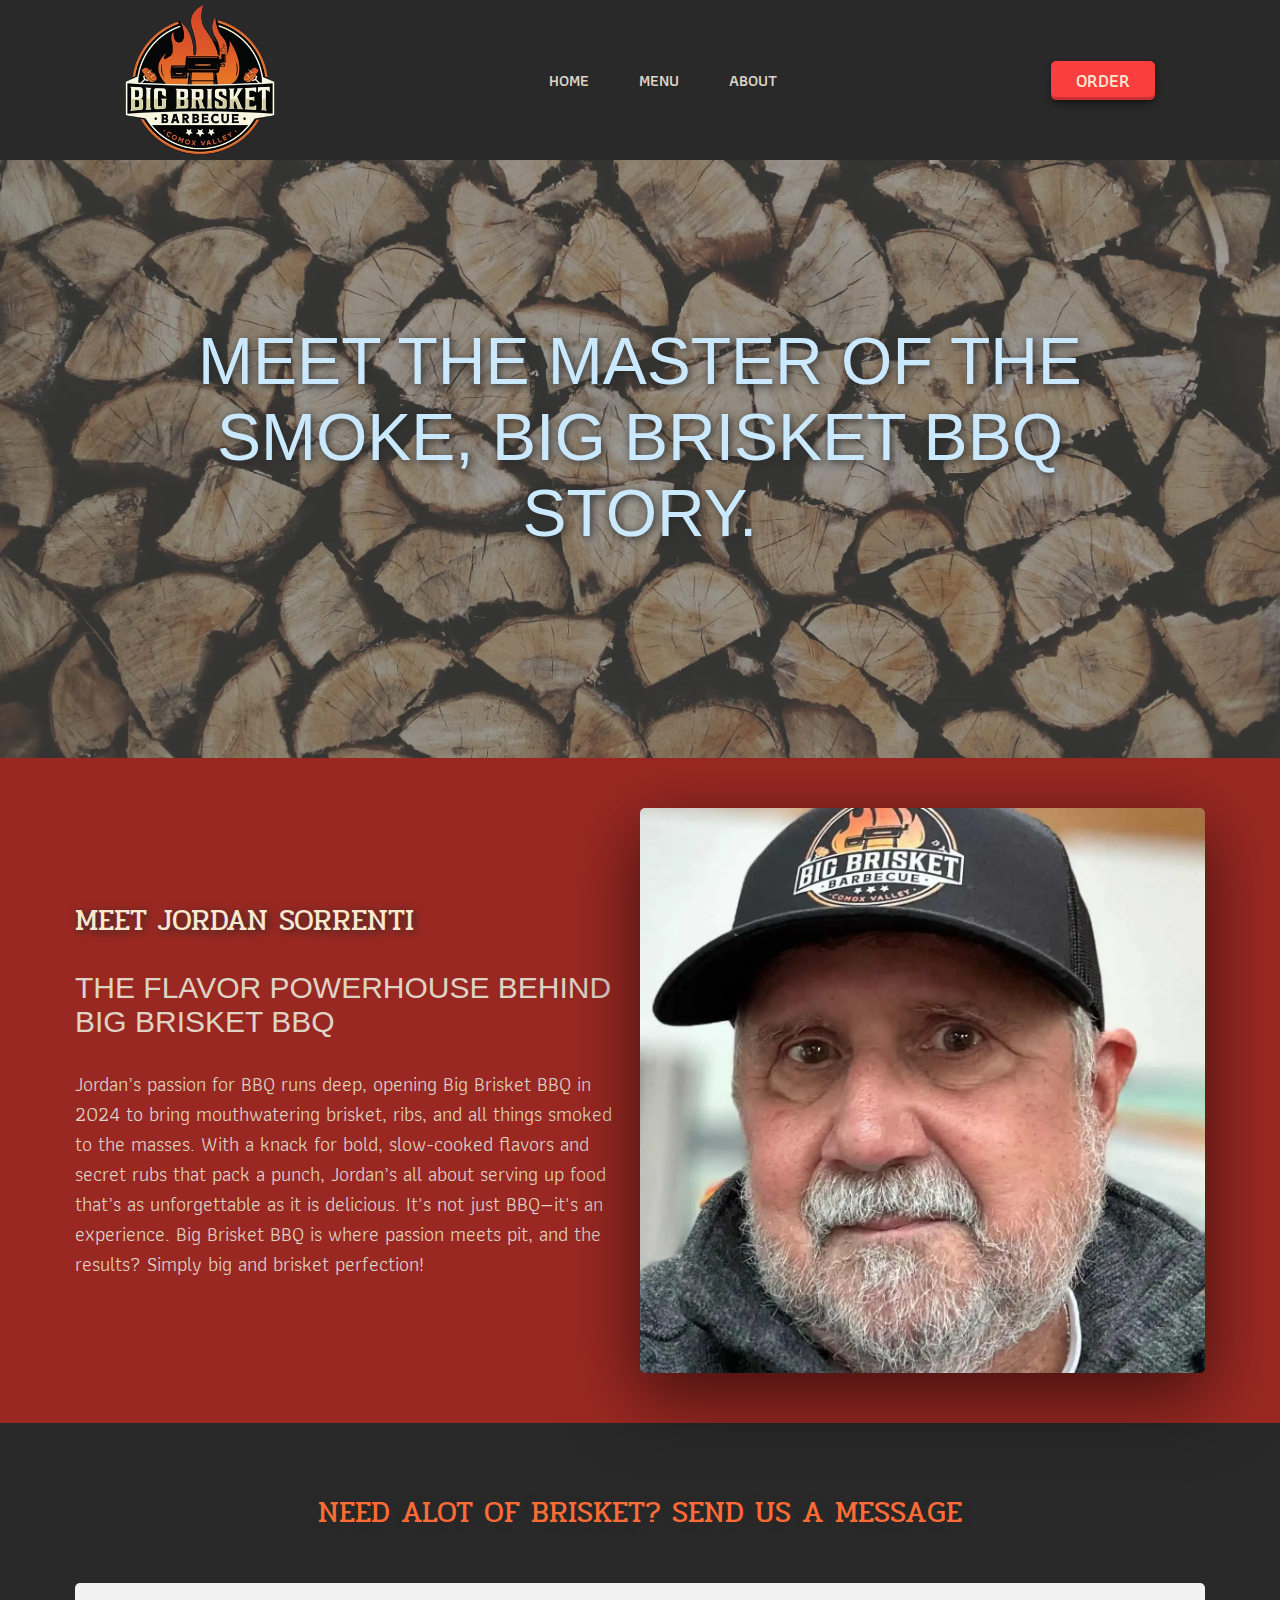
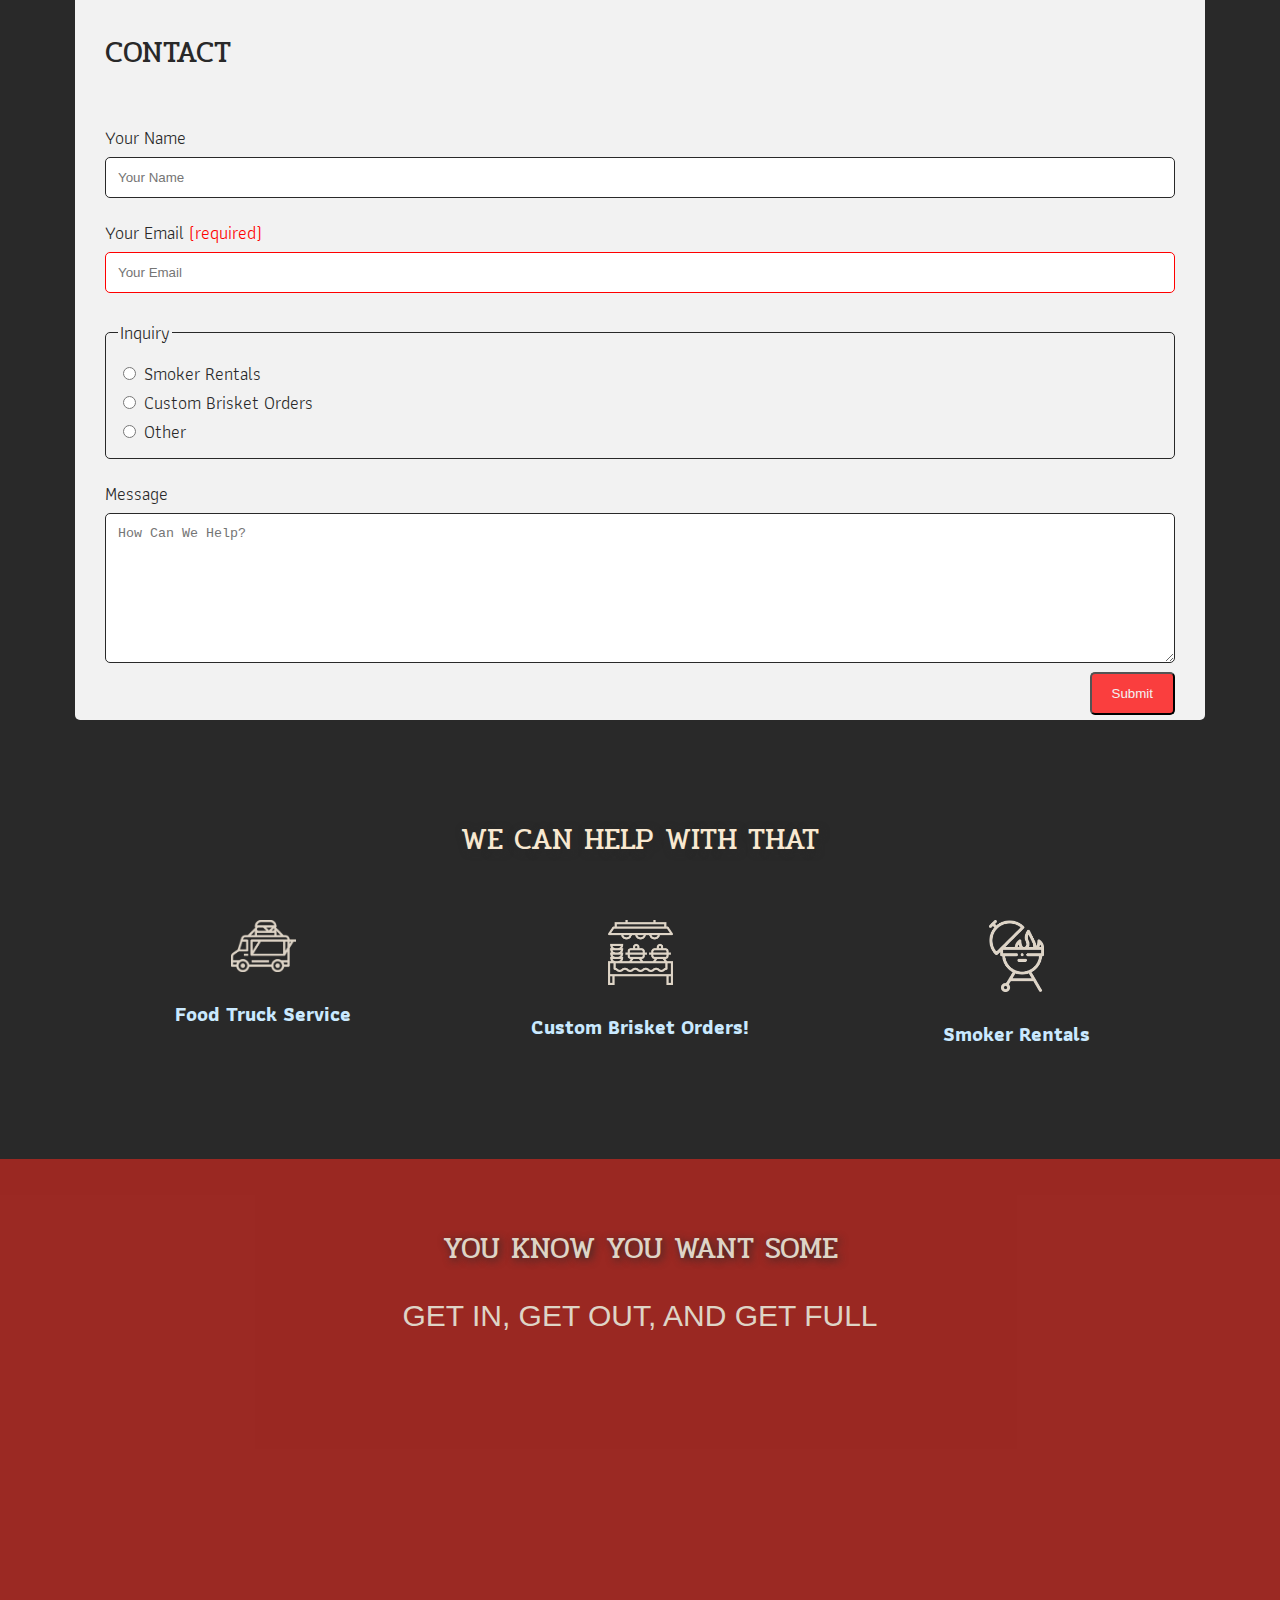
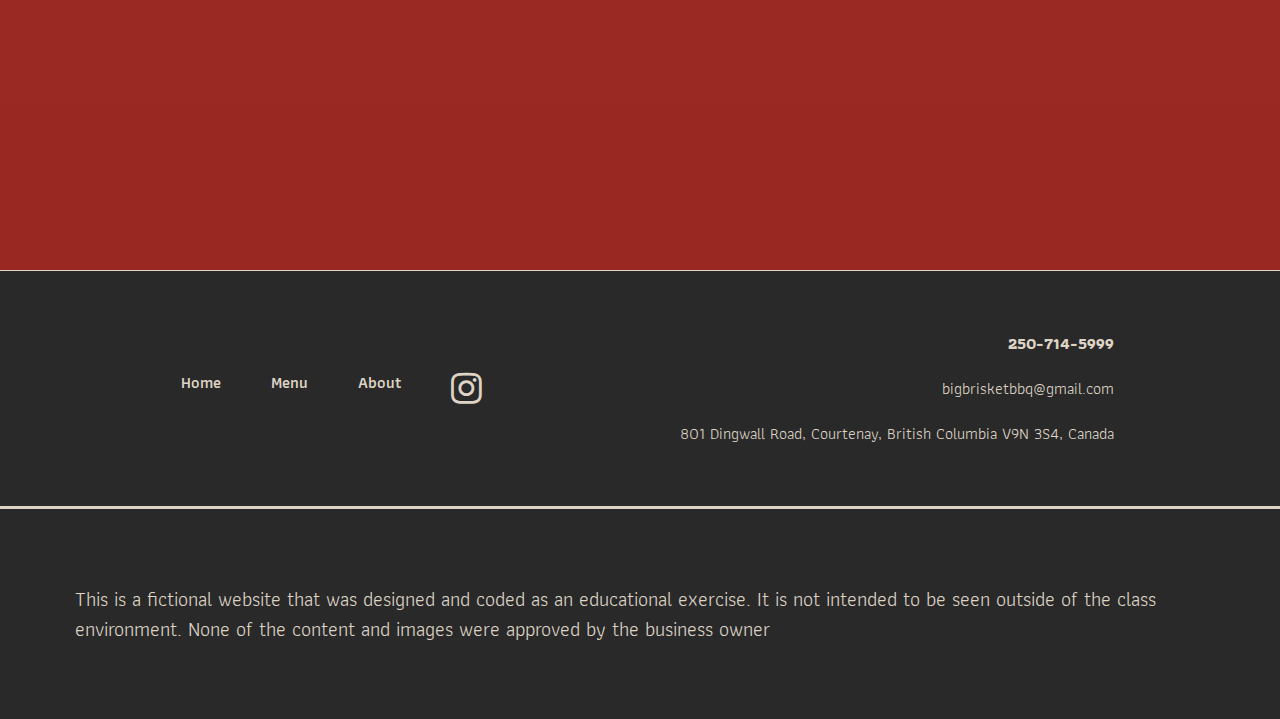
==== commit 9236f8b9: "Fix errors found in Lighthouse Report" ====
--- a/about.html
+++ b/about.html
@@ -64,7 +64,7 @@
             </p>
           </div>
           <img
-            src="Images/jordan.jpg"
+            src="Images/jordan.webp"
             width="400"
             alt="photo of owner of Big Brisket BBQ"
           />
@@ -189,7 +189,7 @@
               class="social"
               href="https://www.instagram.com/bigbrisketbarbecue/"
               target="_blank"
-              aria-lebel="Instagram Page"
+              aria-label="Instagram Page"
               ><i class="fa fa-instagram" style="font-size: 36px"></i
             ></a>
           </li>
--- a/style.css
+++ b/style.css
@@ -82,7 +82,7 @@
 
 a.button {
   font: 600 1.8rem "Athiti", sans-serif;
-  color: #ebf3f9;
+  color: #f8e8d0;
   background-color: #fa3e3e;
   text-transform: uppercase;
   border-radius: 5px;
@@ -193,7 +193,8 @@
 /* ---- Hero ---- */
 
 .home-hero {
-  margin-bottom: 10%;
+  height: 100%;
+  margin-bottom: 5%;
 }
 
 video {
@@ -232,7 +233,7 @@
 /*---- Home Testimonials ---- */
 
 .home-testimonials {
-  background-image: url(Images/woodgrain.jpg);
+  background-image: url(Images/woodgrain.webp);
   background-size: cover;
   text-align: center;
 }
@@ -278,7 +279,7 @@
 /* ---- Menu Hero ---- */
 
 .menu-hero {
-  background-image: url(Images/papertexture.jpg);
+  background-image: url(Images/papertexture.webp);
   background-size: cover;
   background-position: center;
 }
@@ -315,7 +316,7 @@
 /* ---- About Hero ---- */
 
 .about-hero {
-  background-image: url(Images/woodpile.jpg);
+  background-image: url(Images/woodpile.webp);
   background-size: cover;
   background-position: center;
 }
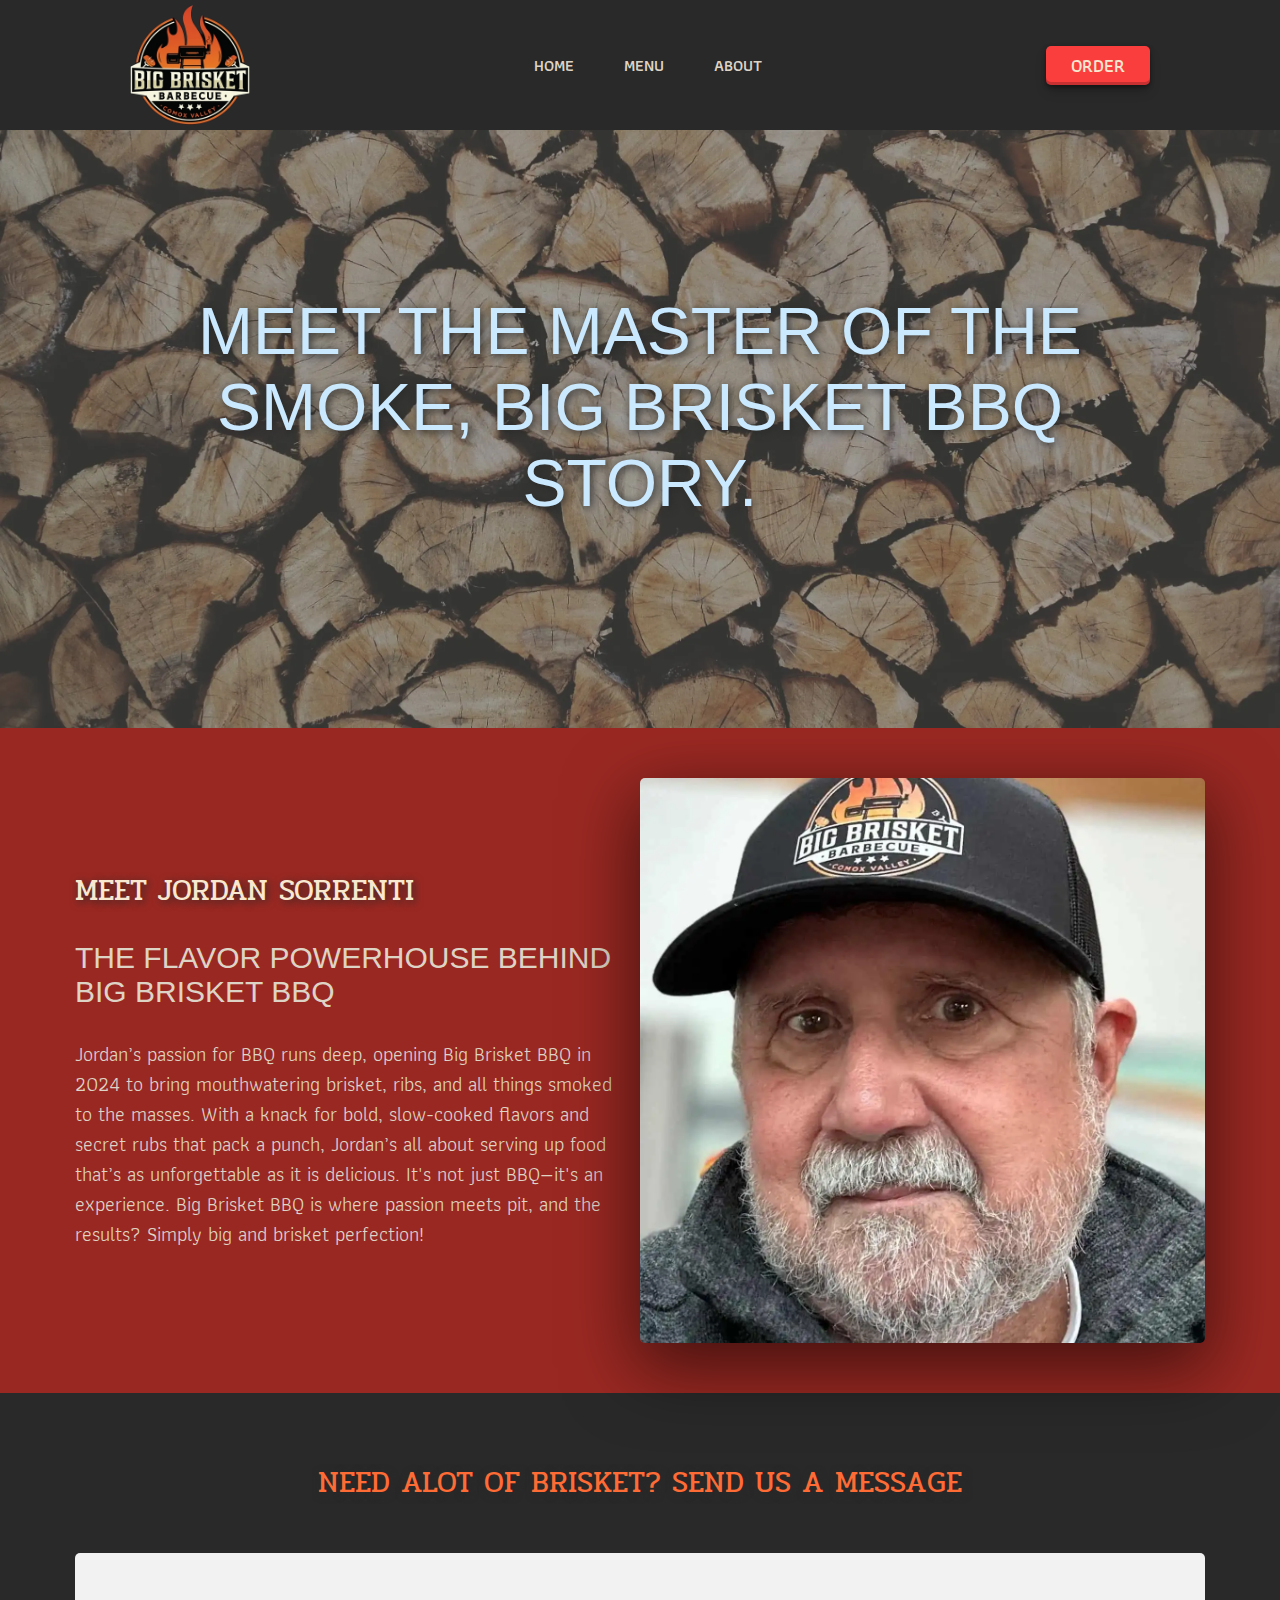
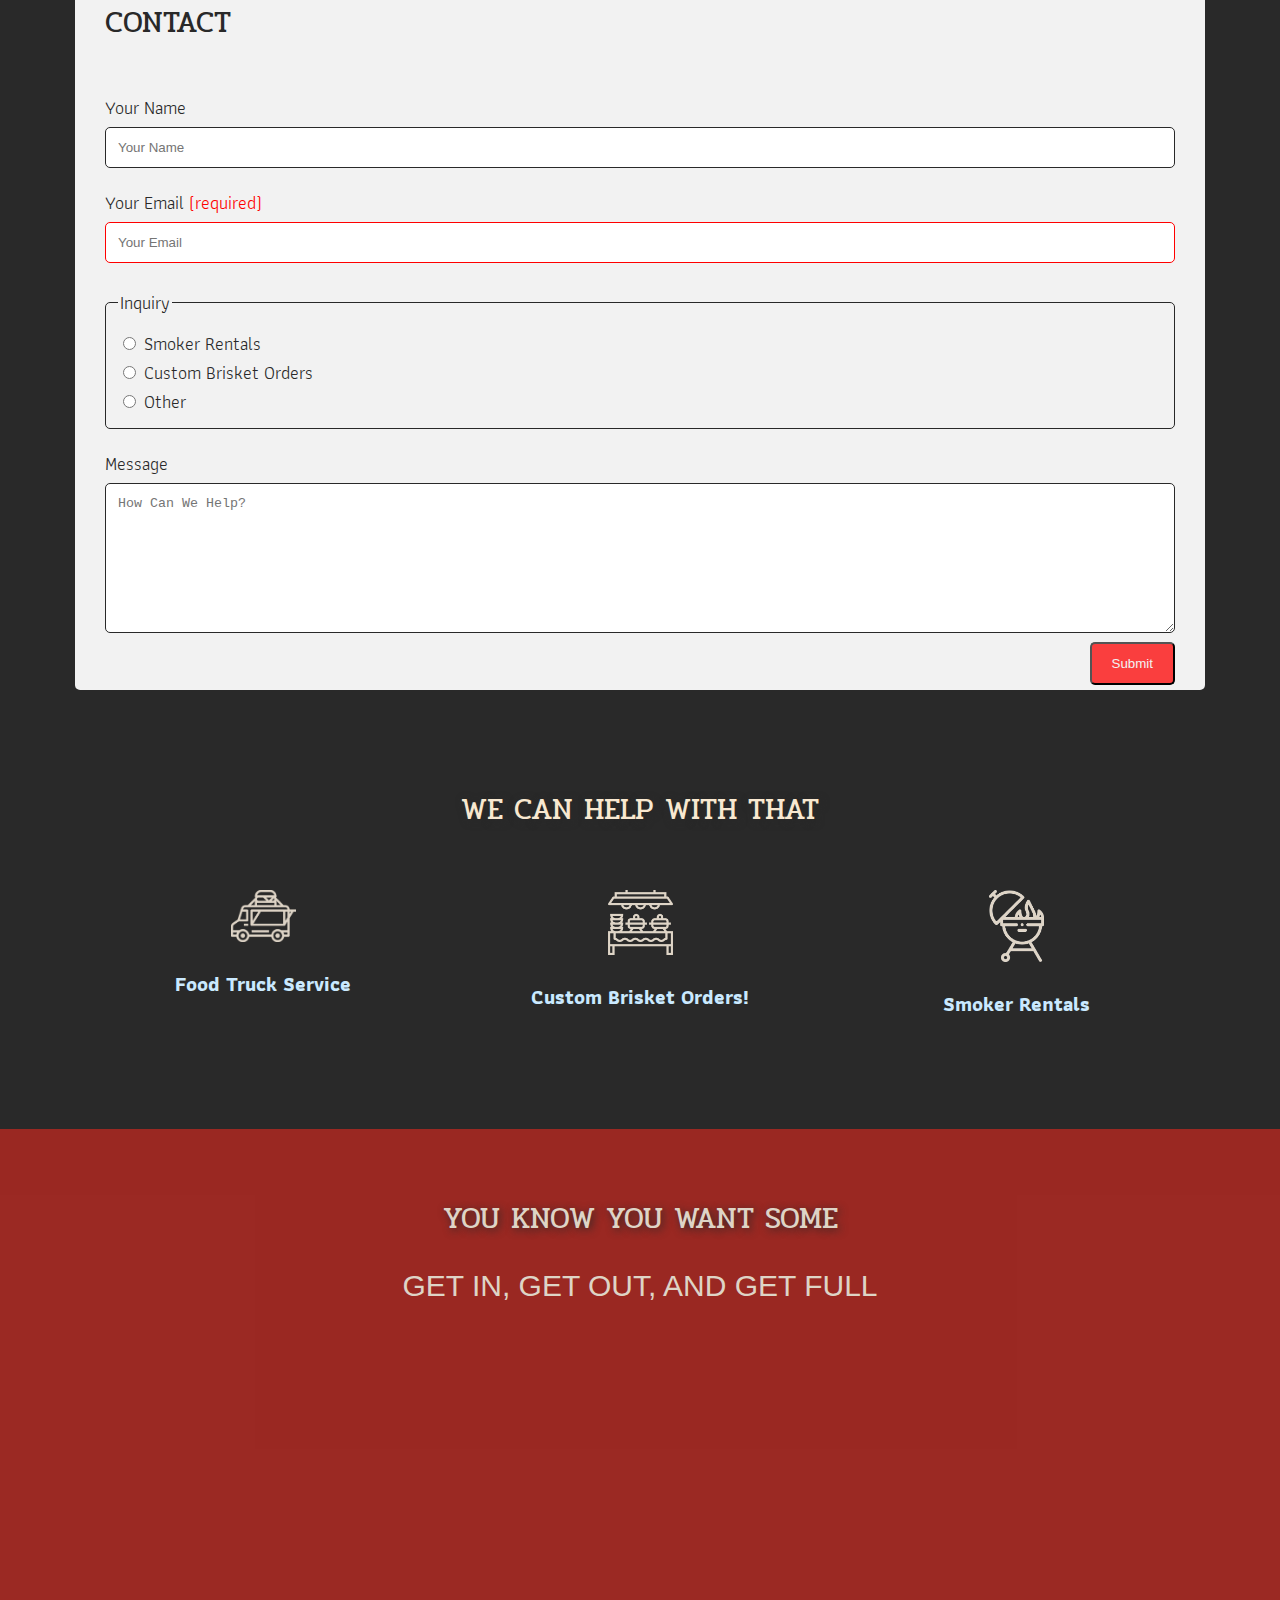
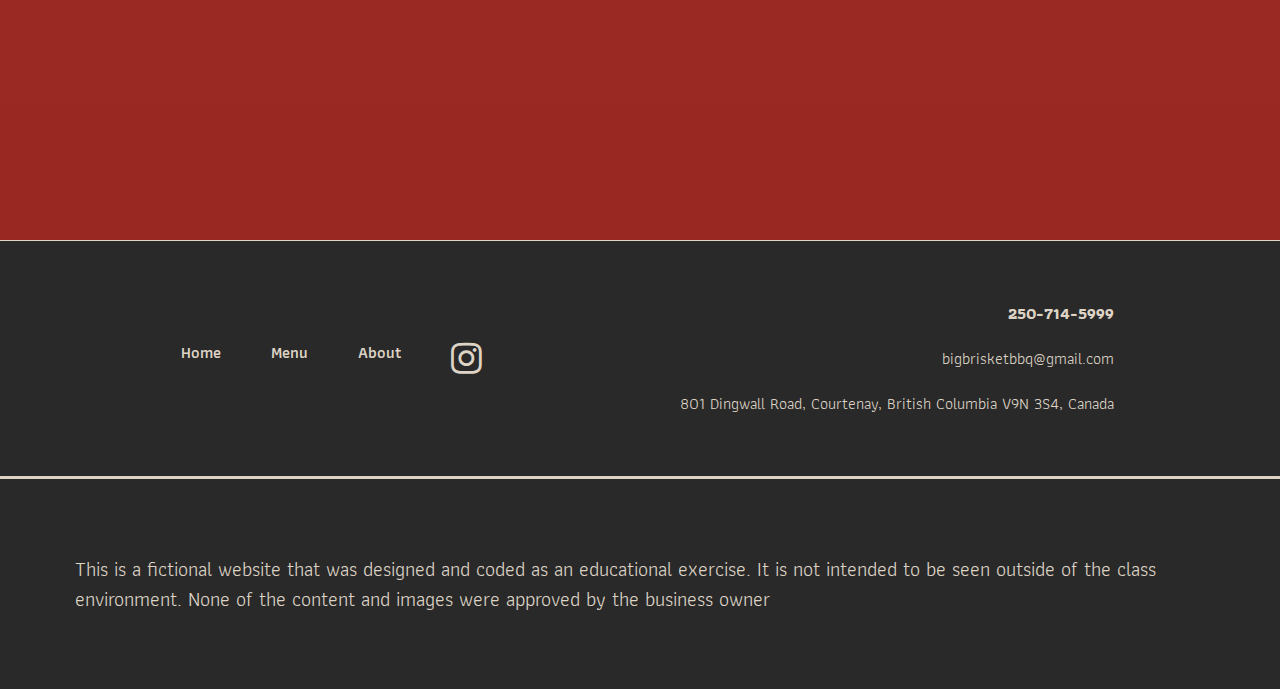
==== commit 88793c2e: "minor changes to site" ====
--- a/about.html
+++ b/about.html
@@ -27,7 +27,7 @@
 
   <body>
     <header>
-      <img src="Images/logo.png" width="150" alt="brand logo" />
+      <img src="Images/logo.png" width="120" alt="brand logo" />
       <address>
         <a class="button email" href="mailto:bigbrisketbbq@gmail.com">Order</a>
       </address>
@@ -95,7 +95,7 @@
               <legend>Inquiry</legend>
               <input
                 type="radio"
-                id="inquiry"
+                id="rental"
                 name="rental"
                 value="Smoker Rentals"
               />
--- a/style.css
+++ b/style.css
@@ -156,11 +156,9 @@
 
 footer .contact li {
   padding: 10px;
-  text-align: right;
 }
 
 footer a.social {
-  text-align: center;
   margin-top: 10px;
 }
 
@@ -193,13 +191,12 @@
 /* ---- Hero ---- */
 
 .home-hero {
+  margin-bottom: 25px;
+}
+
+video {
+  width: 100%;
   height: 100%;
-  margin-bottom: 5%;
-}
-
-video {
-  width: 100%;
-  height: 100vh;
   object-fit: cover;
   position: absolute;
   left: 0;
@@ -214,6 +211,7 @@
 /* ---- Home Action ---- */
 
 .home-action {
+  background-color: #292929;
   text-align: right;
 }
 
@@ -470,11 +468,10 @@
   footer .nav {
     display: flex;
     flex-direction: row;
-    justify-content: center;
-  }
-
-  footer .contact li {
-    padding: 10px;
+  }
+
+  footer .contact {
+    text-align: right;
   }
 
   footer a:hover {
